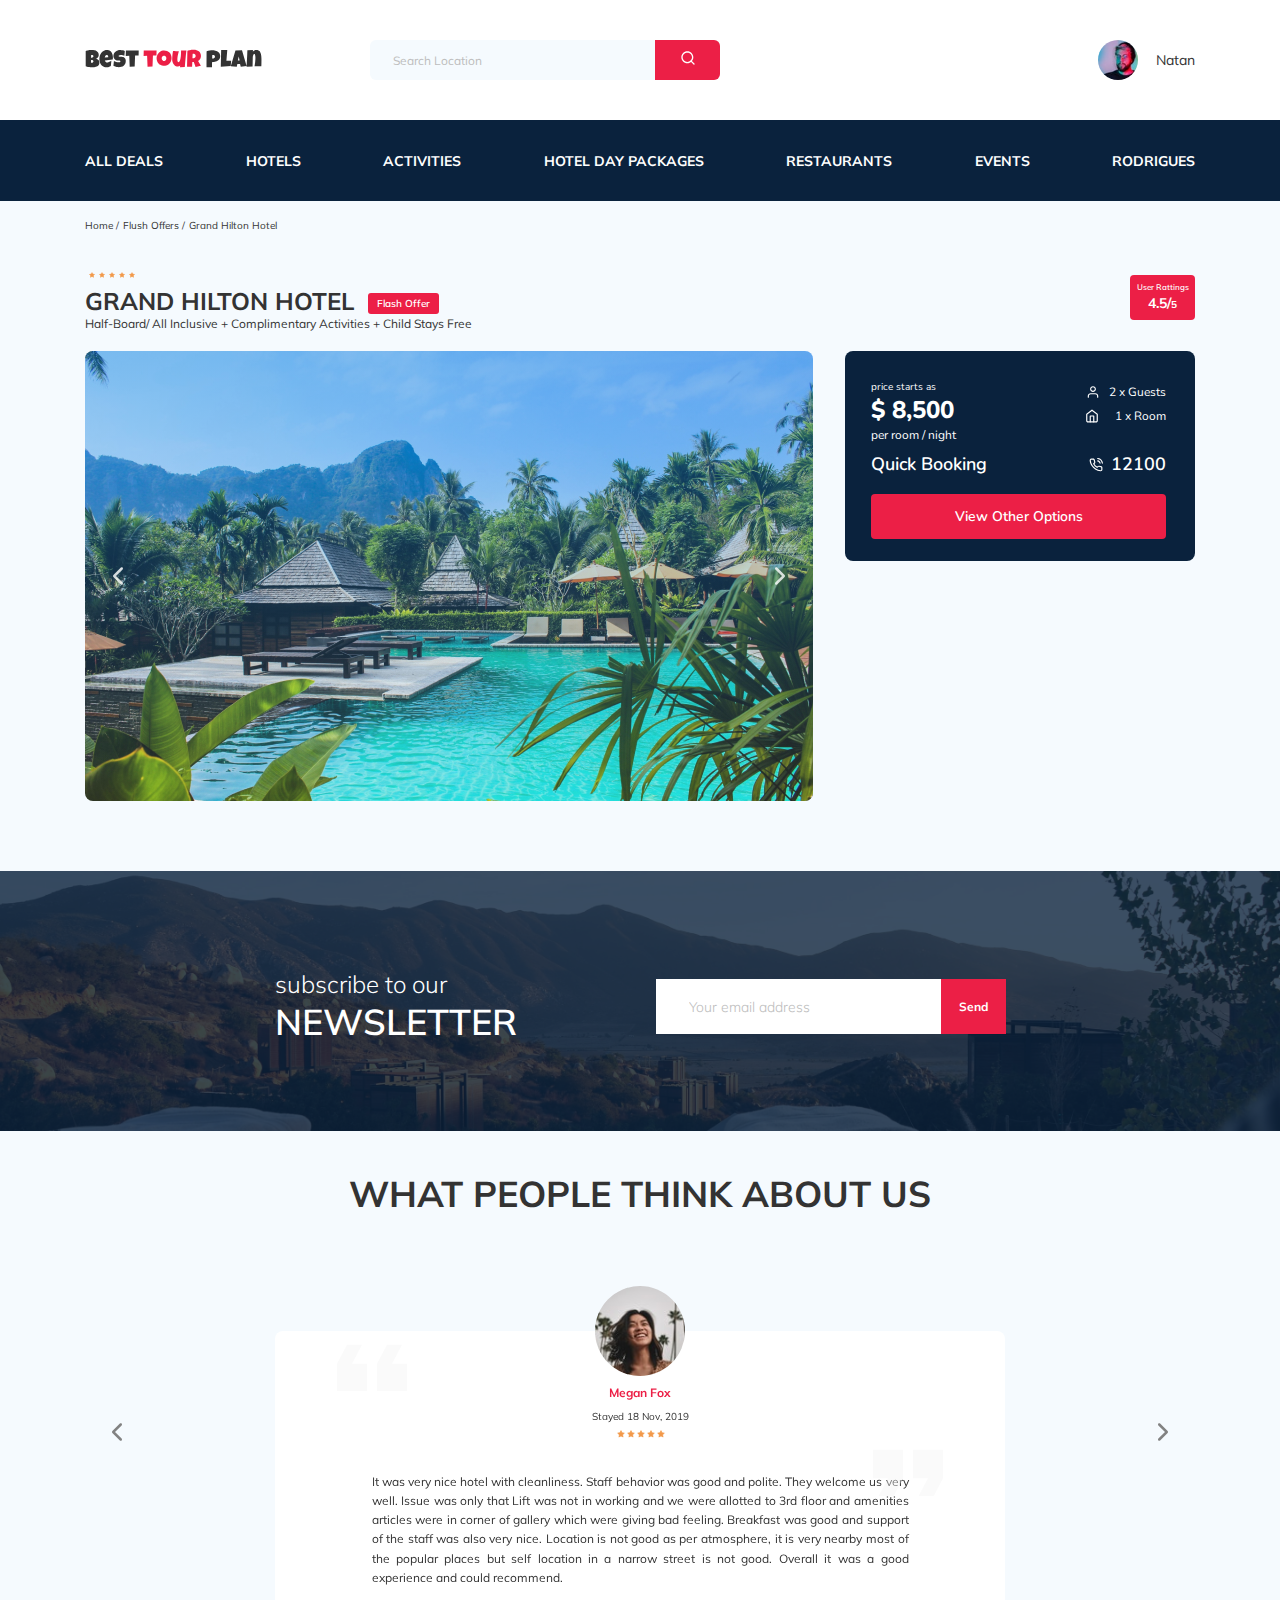
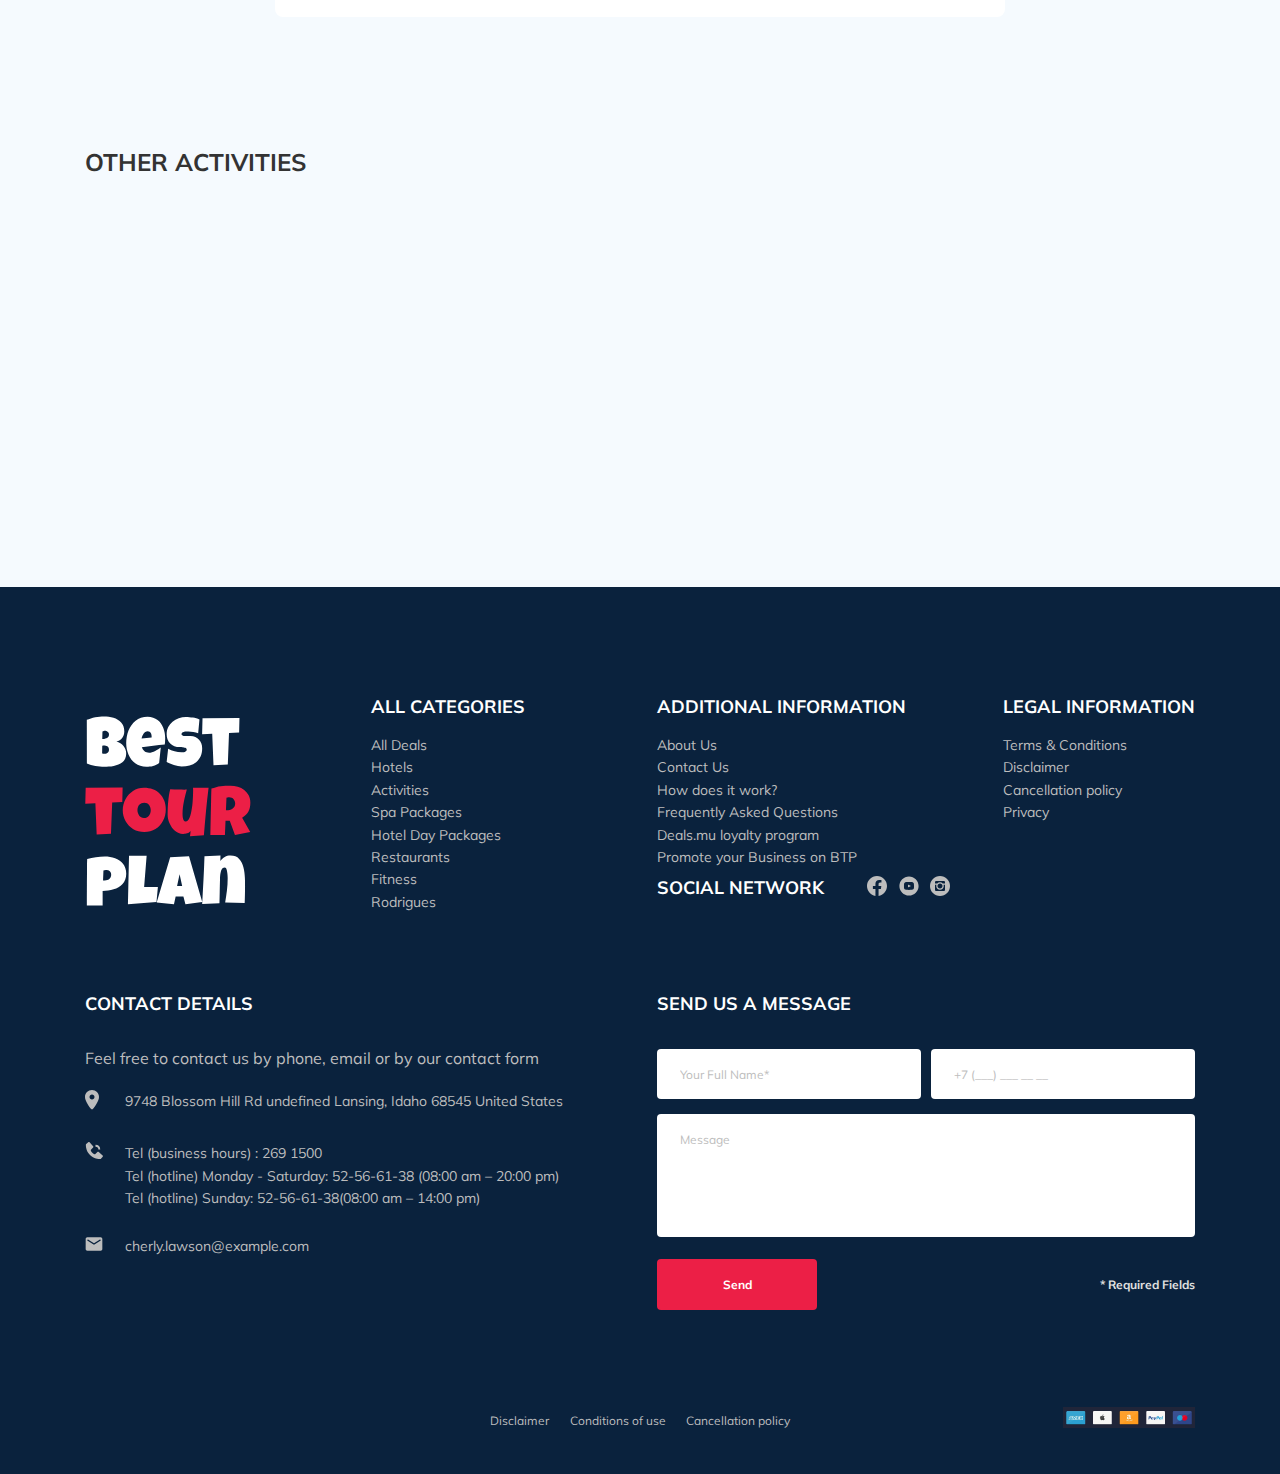
==== index.html @ 512ccf94 "update: add animation" ====
<!DOCTYPE html>
<html lang="en">

<head>
    <meta charset="UTF-8">
    <meta name="viewport" content="width=device-width, initial-scale=1.0">
    <title>Best Tour Plan - Hotel Booking</title>
    <link rel="preconnect" href="https://fonts.gstatic.com">
    <link rel="preconnect" href="https://fonts.gstatic.com">
    <link href="https://fonts.googleapis.com/css2?family=Mulish:wght@400;700&family=Nunito:wght@400;600;700;800&display=swap" rel="stylesheet">
    <link rel="stylesheet" href="css/style.css">
    <link rel="stylesheet" href="css/swiper-bundle.min.css">
    <link rel="stylesheet" href="css/aos.css">
    <link rel="shortcut icon" href="img/favicon.ico" type="image/x-icon">
    <link rel="icon" href="img/favicon.ico" type="image/x-icon">
</head>

<body>
    <header class="navbar navbar--mobile--fixed">
        <div class="container">
            <div class="navbar-top">
                <a href="#" class="logo" data-aos="zoom-in-right">
                    <img src="img/horizontal-logo.svg" alt="Logo: Best Tour Plan" class="logo__image">
                </a>
                <form action="#" class="search navbar__search navbar__search--mobile--hiden">
                    <input type="text" class="search__input" placeholder="Search Location">
                    <button class="search__button">
                      <img src="img/search.svg" alt="Icon: search">
                    </button>
                </form>
                <a href="#" class="user navbar__user navbar__user--mobile--hiden">
                    <img src="img/user-avatar.jpg" alt="Avatar: Natan" class="user__avatar">
                    <span class="user__name">Natan</span>
                </a>
                <!-- /.user -->
                <button class="menu-button navbar-top__menu-button">
                  <span class="menu-button__line"></span>
                  <span class="menu-button__line"></span>
                  <span class="menu-button__line"></span>
                </button>
            </div>
            <!-- /.navbar-top -->
        </div>
        <!-- container -->
        <nav class="navbar-bottom">
            <div class="container">
                <ul class="navbar-menu">
                    <li class="navbar-menu__item navbar-menu__item--mobile--visible">
                        <a href="#" class="user navbar__user navbar__user--mobile--visible">
                            <img src="img/user-avatar.jpg" alt="Avatar: Natan" class="user__avatar">
                            <span class="user__name user__name--light">Natan</span>
                        </a>
                    </li>
                    <li class="navbar-menu__item navbar-menu__item--mobile--visible">
                        <form action="#" class="search navbar__search navbar__search--mobile--visible">
                            <input type="text" class="search__input" placeholder="Search Location">
                            <button class="search__button">
                            <img src="img/search.svg" alt="Icon: search">
                            </button>
                        </form>
                    </li>
                    <li class="navbar-menu__item">
                        <a href="#" class="navbar-menu__link">All Deals</a>
                    </li>
                    <li class="navbar-menu__item">
                        <a href="#" class="navbar-menu__link">Hotels</a>
                    </li>
                    <li class="navbar-menu__item">
                        <a href="#" class="navbar-menu__link">Activities</a>
                    </li>
                    <li class="navbar-menu__item">
                        <a href="#" class="navbar-menu__link">Hotel Day Packages</a>
                    </li>
                    <li class="navbar-menu__item">
                        <a href="#" class="navbar-menu__link">Restaurants</a>
                    </li>
                    <li class="navbar-menu__item">
                        <a href="#" class="navbar-menu__link">Events</a>
                    </li>
                    <li class="navbar-menu__item">
                        <a href="#" class="navbar-menu__link">Rodrigues</a>
                    </li>
                </ul>
                <!-- /.navbar-menu -->
            </div>
            <!-- /.container -->
        </nav>
        <!-- /.navbar-bottom -->
    </header>
    <nav class="breadcrumb">
        <div class="container">
            <ul class="breadcrumb-list">
                <li class="breadcrumb-list__item">
                    <a href="#" class="breadcrumb-list__link">Home</a>
                </li>
                <li class="breadcrumb-list__item">
                    <a href="#" class="breadcrumb-list__link">Flush Offers</a>
                </li>
                <li class="breadcrumb-list__item">
                    Grand Hilton Hotel
                </li>
            </ul>
        </div>
    </nav>
    <!-- breadcrumbs -->
    <section class="hotel">
        <div class="container">
            <div class="hotel-info">
                <div class="hotel-info__text">
                    <div class="hotel-wrapper">
                        <div class="stars">
                            <div class="stars-img"><img src="img/Star.svg" alt=""></div>
                            <div class="stars-img"><img src="img/Star.svg" alt=""></div>
                            <div class="stars-img"><img src="img/Star.svg" alt=""></div>
                            <div class="stars-img"><img src="img/Star.svg" alt=""></div>
                            <div class="stars-img"><img src="img/Star.svg" alt=""></div>

                        </div>
                        <h1 class="hotel-name hotel-info__name">GRAND HILTON HOTEL</h1>
                        <span class="offer hotel-info__offer">Flash Offer</span>
                    </div>
                    <p class="hotel-description hotel-info__description">Half-Board/ All Inclusive + Complimentary Activities + Child Stays Free</p>
                </div>
                <!-- /.hotel-info__text -->
                <div class="rating hotel-info__rating">
                    <span class="rating__text">User Rattings</span>
                    <span class="rating__counter">4.5/<span class="rating__maxcounter">5</span></span>
                </div>
                <!-- /.hotel-info__right -->
            </div>
            <!-- /.hotel-info -->
            <div class="hotel-greed">
                <!-- Slider main container -->
                <div class="swiper-container hotel-slider hotel__slider">
                    <!-- Additional required wrapper -->
                    <div class="swiper-wrapper">
                        <!-- Slides -->
                        <div class="swiper-slide hotel-slider__item">
                            <img class="hotel-slider__image" src="img/slide1.jpg" alt="Slide">
                        </div>
                        <div class="swiper-slide hotel-slider__item">
                            <img class="hotel-slider__image" src="img/slide2.jpg" alt="Slide">
                        </div>
                        <div class="swiper-slide hotel-slider__item">
                            <img class="hotel-slider__image" src="img/slide3.jpg" alt="Slide">
                        </div>
                        <div class="swiper-slide hotel-slider__item">
                            <img class="hotel-slider__image" src="img/slide4.jpg" alt="Slide">
                        </div>
                        <div class="swiper-slide hotel-slider__item">
                            <img class="hotel-slider__image" src="img/slide5.jpg" alt="Slide">
                        </div>
                    </div>
                    <button class="hotel-slider__button hotel-slider__button--prev"></button>
                    <button class="hotel-slider__button hotel-slider__button--next"></button>
                </div>
                <!-- swiper-container -->
                <div class="hotel-right">
                    <div class="booking">
                        <div class="booking__info">
                            <div class="booking__price">
                                <span class="booking__start">price starts as</span>
                                <strong class="booking__pricetag">$ 8,500</strong>
                                <span class="booking__per-room">per room / night</span>
                            </div>
                            <!-- /.booking__price -->
                            <div class="booking__room">
                                <div class="booking__text">
                                    <img src="img/user.svg" alt="user icon" class="booking__icon">
                                    <span class="booking__description">2 x Guests</span>
                                </div>
                                <!-- /.booking__text -->
                                <div class="booking__text">
                                    <img src="img/home.svg" alt="room icon" class="booking__icon">
                                    <span class="booking__description">1 x Room</span>
                                </div>
                                <!-- /.booking__text -->
                            </div>
                            <!-- /.booking__room -->
                        </div>
                        <!-- /.booking__info -->
                        <div class="booking__call-center">
                            <span class="booking__heading">Quick Booking</span>
                            <a href="tel:" class="booking__number">
                                <img src="img/phone.svg" alt="phone icon" class="booking__icon">
                                <span class="booking__num">12100</span>
                            </a>
                        </div>
                        <!-- /.booking__call-center -->
                        <button data-toggle="modal" class="button booking-button">View Other Options</button>
                        <!-- button booking-button -->
                    </div>
                    <!-- /.booking -->
                    <div class="map">
                        <iframe src="https://www.google.com/maps/embed?pb=!1m18!1m12!1m3!1d3952.5414446132622!2d98.29703101525264!3d7.838257708655827!2m3!1f0!2f0!3f0!3m2!1i1024!2i768!4f13.1!3m3!1m2!1s0x305025650c33dbab%3A0xa67a542329d011e1!2z0J_RhdGD0LrQtdGCLCDQmtCw0YDQvtC9LCDQntGC0LXQu9GMINCl0LjQu9GC0L7QvQ!5e0!3m2!1sru!2sru!4v1606223797855!5m2!1sru!2sru"
                            style="border-radius:10px; border: 0; width:100%; height:213px" allowfullscreen="" aria-hidden="false" tabindex="0"></iframe>
                    </div>
                    <!-- /.map -->
                </div>
                <!-- /.hotel-right -->
            </div>
            <!-- hotel-greed -->

        </div>
        <!-- /.container -->
    </section>
    <!-- /section.hotel -->
    <section class="newsletter">
        <div class="newsletter-wrapper">
            <h2 class="newsletter-title newsletter__title">
                subscribe to our
                <span class="newsletter-title__strong">Newsletter</span>
            </h2>
            <form action="send.php" method="POST" class="subscribe newsletter__subscribe">

                <div class="subscribe__input-wrapper">
                    <input name="subscribe" type="text" class="subscribe__input" placeholder="Your email address" required>
                </div>
                <button class="subscribe__button" type="submit">
                      Send
                    </button>


            </form>
        </div>
        <!-- newsletter-wrapper -->
    </section>
    <!-- section.newsletter -->
    <section class="reviews">
        <div class="container">
            <h2 class="reviews__title">What people think about us</h2>
            <div class="swiper-container reviews-slider">
                <div class="swiper-wrapper">
                    <div class="swiper-slide">
                        <div class="reviews-slider__item">
                            <div class="reviews-slider__profile">
                                <img src="img/review-slider-avatar.jpg" alt="photo: Megan Fox" class="reviews-slider__avatar">
                                <h3 class="reviews-slider__username">Megan Fox</h3>
                                <span class="reviews-slider__date">Stayed 18 Nov, 2019</span>
                                <div class="reviews-slider__rating">
                                    <div class="reviews-slider__star"><img src="img/Star.svg" alt=""></div>
                                    <div class="reviews-slider__star"><img src="img/Star.svg" alt=""></div>
                                    <div class="reviews-slider__star"><img src="img/Star.svg" alt=""></div>
                                    <div class="reviews-slider__star"><img src="img/Star.svg" alt=""></div>
                                    <div class="reviews-slider__star"><img src="img/Star.svg" alt=""></div>
                                </div>
                            </div>
                            <!-- /.review-slider__profile -->
                            <p class="reviews-slider__text">
                                It was very nice hotel with cleanliness. Staff behavior was good and polite. They welcome us very well. Issue was only that Lift was not in working and we were allotted to 3rd floor and amenities articles were in corner of gallery which were giving bad
                                feeling. Breakfast was good and support of the staff was also very nice. Location is not good as per atmosphere, it is very nearby most of the popular places but self location in a narrow street is not good. Overall it
                                was a good experience and could recommend.
                            </p>
                        </div>
                        <!-- reviews-slider__item -->
                    </div>
                    <!-- swiper-slide -->
                    <div class="swiper-slide">
                        <div class="reviews-slider__item">
                            <div class="reviews-slider__profile">
                                <img src="img/review-slider-2.jpg" alt="photo: Rob Roy" class="reviews-slider__avatar">
                                <h3 class="reviews-slider__username">Rob Roy</h3>
                                <span class="reviews-slider__date">Stayed 11 Oct, 2001</span>
                                <div class="reviews-slider__rating">
                                    <div class="reviews-slider__star"><img src="img/Star.svg" alt=""></div>
                                    <div class="reviews-slider__star"><img src="img/Star.svg" alt=""></div>
                                    <div class="reviews-slider__star"><img src="img/Star.svg" alt=""></div>
                                    <div class="reviews-slider__star"><img src="img/Star.svg" alt=""></div>
                                    <div class="reviews-slider__star"><img src="img/Star.svg" alt=""></div>
                                </div>
                            </div>
                            <!-- /.review-slider__profile -->
                            <p class="reviews-slider__text">
                                It was very nice hotel with cleanliness. Staff behavior was good and polite. They welcome us very well. Issue was only that Lift was not in working and we were allotted to 3rd floor and amenities articles were in corner of gallery which were giving bad
                                feeling. Breakfast was good and support of the staff was also very nice. Location is not good as per atmosphere, it is very nearby most of the popular places but self location in a narrow street is not good. Overall it
                                was a good experience and could recommend.
                            </p>
                        </div>
                        <!-- reviews-slider__item -->
                    </div>
                    <!-- swiper-slide -->
                    <div class="swiper-slide">
                        <div class="reviews-slider__item">
                            <div class="reviews-slider__profile">
                                <img src="img/review-slider-3.jpg" alt="photo: Choy Lee" class="reviews-slider__avatar">
                                <h3 class="reviews-slider__username">Choy Lee</h3>
                                <span class="reviews-slider__date">Stayed 9 Oct, 2010</span>
                                <div class="reviews-slider__rating">
                                    <div class="reviews-slider__star"><img src="img/Star.svg" alt=""></div>
                                    <div class="reviews-slider__star"><img src="img/Star.svg" alt=""></div>
                                    <div class="reviews-slider__star"><img src="img/Star.svg" alt=""></div>
                                    <div class="reviews-slider__star"><img src="img/Star.svg" alt=""></div>
                                    <div class="reviews-slider__star"><img src="img/Star.svg" alt=""></div>
                                </div>
                            </div>
                            <!-- /.review-slider__profile -->
                            <p class="reviews-slider__text">
                                It was very nice hotel with cleanliness. Staff behavior was good and polite. They welcome us very well. Issue was only that Lift was not in working and we were allotted to 3rd floor and amenities articles were in corner of gallery which were giving bad
                                feeling. Breakfast was good and support of the staff was also very nice. Location is not good as per atmosphere, it is very nearby most of the popular places but self location in a narrow street is not good. Overall it
                                was a good experience and could recommend.
                            </p>
                        </div>
                        <!-- reviews-slider__item -->
                    </div>
                    <!-- swiper-slide -->
                </div>
                <!-- swiper-wrapper -->
                <button class="reviews-slider__button reviews-slider__button--prev"></button>
                <button class="reviews-slider__button reviews-slider__button--next"></button>
            </div>
            <!-- review-slider -->
        </div>
        <!-- /.container -->
    </section>
    <!-- /section.reviews -->
    <section class="activities">
        <div class="container">
            <h2 class="activities__title">Other Activities</h2>
            <div class="activities-wrapper">
                <div class="card activities__card" data-aos="flip-left"
     data-aos-easing="ease-out-cubic"
     data-aos-duration="2000">
                    <img src="img/activities-1.jpg" alt="The curious corner of chamarel" class="card__image">
                    <h3 class="card__title">The curious corner<br> of chamarel</h3>
                    <button data-toggle="modal" class="card__button">Book Now</button>
                </div>
                <!-- card -->
                <div class="card activities__card" data-aos="flip-left"
     data-aos-easing="ease-out-cubic"
     data-aos-duration="2000">
                    <img src="img/activities-2.jpg" alt="Gymkhana club golf course" class="card__image">
                    <h3 class="card__title">Gymkhana club golf<br> course</h3>
                    <button data-toggle="modal" class="card__button">Book Now</button>
                </div>
                <!-- card -->
                <div class="card activities__card" data-aos="flip-left"
     data-aos-easing="ease-out-cubic"
     data-aos-duration="2000">
                    <img src="img/activities-3.jpg" alt="Tamarind falls hiking trip - full day" class="card__image">
                    <h3 class="card__title">Tamarind falls hiking<br> trip - full day</h3>
                    <button data-toggle="modal" class="card__button">Book Now</button>
                </div>
                <!-- card -->
                <div class="card activities__card" data-aos="flip-left"
     data-aos-easing="ease-out-cubic"
     data-aos-duration="2000">
                    <img src="img/activities-4.jpg" alt="The blue marine discovery quest" class="card__image">
                    <h3 class="card__title">The blue marine discovery quest</h3>
                    <button data-toggle="modal" class="card__button">Book Now</button>
                </div>
                <!-- card -->
            </div>
            <!-- activities-wrapper -->

        </div>
    </section>
    <!-- /.activities -->
    <footer class="footer">
        <div class="container">
            <div class="footer-wrapper">
                <img src="img/vertical-logo.svg" alt="logo" class="logo footer__logo">
                <div class="footer__list footer__categories">
                    <h3 class="footer__title">ALL CATEGORIES</h3>
                    <ul class="footer__ul">
                        <li class="footer__item">
                            <a href="#" class="footer__link">All Deals</a>
                        </li>
                        <li class="footer__item">
                            <a href="#" class="footer__link">Hotels</a>
                        </li>
                        <li class="footer__item">
                            <a href="#" class="footer__link">Activities</a>
                        </li>
                        <li class="footer__item">
                            <a href="#" class="footer__link">Spa Packages</a>
                        </li>
                        <li class="footer__item">
                            <a href="#" class="footer__link">Hotel Day Packages</a>
                        </li>
                        <li class="footer__item">
                            <a href="#" class="footer__link">Restaurants</a>
                        </li>
                        <li class="footer__item">
                            <a href="#" class="footer__link">Fitness</a>
                        </li>
                        <li class="footer__item">
                            <a href="#" class="footer__link">Rodrigues</a>
                        </li>
                    </ul>
                </div>
                <!-- footer__list -->
                <div class="footer__list footer__information">
                    <h3 class="footer__title">ADDITIONAL INFORMATION</h3>
                    <ul class="footer__ul">
                        <li class="footer__item">
                            <a href="#" class="footer__link">About Us</a>
                        </li>
                        <li class="footer__item">
                            <a href="#" class="footer__link">Contact Us</a>
                        </li>
                        <li class="footer__item">
                            <a href="#" class="footer__link">How does it work?</a>
                        </li>
                        <li class="footer__item">
                            <a href="#" class="footer__link">Frequently Asked Questions</a>
                        </li>
                        <li class="footer__item">
                            <a href="#" class="footer__link">Deals.mu loyalty program</a>
                        </li>
                        <li class="footer__item">
                            <a href="#" class="footer__link">Promote your Business on BTP</a>
                        </li>
                    </ul>
                </div>
                <!-- footer__list -->
                <div class="footer__social-network">
                    <h3 class="footer__title footer__title--inline">Social Network</h3>
                    <div class="footer__social-links">
                        <a target="_blank" href="https://ru-ru.facebook.com/" class="footer__link">
                            <svg class="icon">
                              <use xlink:href="img/sprite.svg#fb"></use>
                            </svg>
                        </a>
                        <a target="_blank" href="https://www.youtube.com/" class="footer__link">
                            <svg class="icon">
                              <use xlink:href="img/sprite.svg#yt"></use>
                          </svg>
                        </a>
                        <a target="_blank" href="https://www.instagram.com/" class="footer__link">
                            <svg class="icon">
                              <svg class="icon">
                              <use xlink:href="img/sprite.svg#inst"></use>
                          </svg>
                            </svg>
                        </a>
                    </div>
                </div>
                <!-- footer__social-network -->
                <div class="footer__list footer__legal">
                    <h3 class="footer__title">LEGAL INFORMATION</h3>
                    <ul class="footer__ul">
                        <li class="footer__item">
                            <a href="#" class="footer__link">Terms & Conditions</a>
                        </li>
                        <li class="footer__item">
                            <a href="#" class="footer__link">Disclaimer</a>
                        </li>
                        <li class="footer__item">
                            <a href="#" class="footer__link">Cancellation policy</a>
                        </li>
                        <li class="footer__item">
                            <a href="#" class="footer__link">Privacy</a>
                        </li>
                    </ul>
                </div>
                <!-- footer__list -->
                <div class="footer__contacts-details">
                    <h3 class="footer__title footer__title--mb-3">Contact Details</h3>
                    <p class="footer__text">
                        Feel free to contact us by phone, email or by our contact form
                    </p>
                    <ul class="footer__ul">
                        <li class="footer__item footer__item--mb-4">
                            <div class="footer__icon-wrapper">
                                <img src="img/map-ico.svg" alt="icon:map" class="footer_icon">
                            </div>
                            9748 Blossom Hill Rd undefined Lansing, Idaho 68545 United States
                        </li>
                        <li class="footer__item footer__item--mb-4">
                            <div class="footer__icon-wrapper">
                                <img src="img/phone-ico.svg" alt="icon: phone" class="footer_icon">
                            </div>
                            <p class="footer__ul-text">Tel (business hours) : <a class="footer__link" href="tel:269 1500">269 1500 </a> <br> Tel (hotline) Monday - Saturday: <a class="footer__link" href="tel:269 1500">52-56-61-38</a> (08:00 am – 20:00 pm)<br> Tel (hotline) Sunday:
                                <a class="footer__link" href="tel:269 1500">52-56-61-38</a>(08:00 am – 14:00 pm)</p>
                        </li>
                        <li class="footer__item footer__item--mb-4">
                            <div class="footer__icon-wrapper">
                                <img src="img/email-ico.svg" alt="icon: email" class="footer__ico">
                            </div>
                            <a class="footer__link" href="mailto:cherly.lawson@example.com">cherly.lawson@example.com</a>
                        </li>
                    </ul>
                </div>
                <!-- footer__contact-details -->
                <div class="footer__contacts-form">
                    <h3 class="footer__title footer__title--mb-3">Send us a message</h3>
                    <form action="send.php" method="POST" class="footer__contacts__form form">
                        <div class="footer__input-wrapper">
                            <input name="name" type="text" class="input footer__input" placeholder="Your Full Name*">
                        </div>
                        <div class="footer__input-wrapper">
                            <input name="phone" type="text" class="input footer__input phone" placeholder="Phone Number*">
                        </div>
                        <textarea name="message" type="text" class="footer__message" placeholder="Message"></textarea>
                        <div class="footer__contacts-wrapper">
                            <button class="button footer__button" type="submit">Send</button>
                            <span class="footer__info">* Required Fields</span>
                        </div>
                    </form>
                </div>
                <!-- footer__contacts-form -->
                <div class="footer__disclaimer">
                    <ul class="footer__ul footer__ul--inline">
                        <li class="footer__item footer__item--font">
                            <a href="#" class="footer__link">Disclaimer</a>
                        </li>
                        <li class="footer__item footer__item--font">
                            <a href="#" class="footer__link">Conditions of use</a>
                        </li>
                        <li class="footer__item footer__item--font">
                            <a href="#" class="footer__link">Cancellation policy</a>
                        </li>
                    </ul>
                </div>
                <img src="img/pay-image.png" alt="pay-pal" class="footer__pay">
            </div>
            <!-- /.footer-wrapper -->
        </div>
        <!-- /.container -->
    </footer>
    <!-- /.footer -->
    <div class="modal">
        <div class="modal__overlay"></div>
        <!-- /.modal__overlay -->
        <div class="modal__dialog">
            <a data-toggle="close" href="#" class="modal__close">
                <img src="img/close-button.svg" alt="Modal Button">
            </a>
            <h3 class="modal__title">Send us a message</h3>
            <form action="send.php" method="POST" class="modal__contacts__form form">
                <input name="name" type="text" class="input modal__input" placeholder="Your Full Name*">
                <input name="phone" type="text" class="input modal__input phone" placeholder="Phone Number*">
                <input name="email" type="text" class="input modal__input" placeholder="Email*">
                <textarea name="message" type="text" class="modal__message" placeholder="Message"></textarea>
                <div class="modal__contacts-wrapper">
                    <button class="button modal__button" type="submit">Send</button>
                    <span class="modal__info">* Required Fields</span>
                </div>
            </form>
        </div>
    </div>
    <!-- /.modal -->
    <script src="js/jquery-3.5.1.min.js"></script>
    <script src="js/swiper-bundle.min.js"></script>
    <script src="js/jquery.validate.min.js"></script>
    <script src="js/jquery.mask.min.js"></script>
    <script src="js/aos.js"></script>
    <script src="js/main.js"></script>
</body>

</html>
---- css/style.css ----
* {
  -webkit-box-sizing: border-box;
          box-sizing: border-box;
  outline: none;
}

body {
  font-family: 'Mulish', sans-serif;
  color: #333333;
  background-color: #F5FAFE;
}

input::-webkit-input-placeholder,
textarea::-webkit-input-placeholder {
  color: #BDBDBD;
}

input:-ms-input-placeholder,
textarea:-ms-input-placeholder {
  color: #BDBDBD;
}

input::-ms-input-placeholder,
textarea::-ms-input-placeholder {
  color: #BDBDBD;
}

input::placeholder,
textarea::placeholder {
  color: #BDBDBD;
}

input::-webkit-input-placeholder,
textarea::-webkit-input-placeholder {
  color: #BDBDBD;
}

input:-ms-input-placeholder,
textarea:-ms-input-placeholder {
  color: #BDBDBD;
}

input::-ms-input-placeholder,
textarea::-ms-input-placeholder {
  color: #BDBDBD;
}

input::placeholder,
textarea::placeholder {
  color: #BDBDBD;
}

input:-placeholder,
textarea:-placeholder {
  color: #BDBDBD;
}

input:input-placeholder,
textarea:input-placeholder {
  color: #BDBDBD;
}

.container {
  max-width: 1110px;
  margin: auto;
}

img {
  max-width: 100%;
}

.icon {
  width: 20px;
  height: 20px;
  fill: #BDBDBD;
}

.icon:hover {
  fill: #EC1F46;
}

.invalid {
  color: #EC1F46;
  font-size: 12px;
  margin-top: 5px;
}

.invalid-subscribe {
  color: #EC1F46;
  font-size: 12px;
  position: absolute;
  z-index: 4;
  bottom: -30px;
  left: 30%;
  -webkit-transform: translateX(-30%);
          transform: translateX(-30%);
}

/*! normalize.css v8.0.1 | MIT License | github.com/necolas/normalize.css */
/* Document
   ========================================================================== */
/**
 * 1. Correct the line height in all browsers.
 * 2. Prevent adjustments of font size after orientation changes in iOS.
 */
html {
  line-height: 1.15;
  /* 1 */
  -webkit-text-size-adjust: 100%;
  /* 2 */
}

/* Sections
   ========================================================================== */
/**
 * Remove the margin in all browsers.
 */
body {
  margin: 0;
}

/**
 * Render the `main` element consistently in IE.
 */
main {
  display: block;
}

/**
 * Correct the font size and margin on `h1` elements within `section` and
 * `article` contexts in Chrome, Firefox, and Safari.
 */
h1 {
  font-size: 2em;
  margin: 0.67em 0;
}

/* Grouping content
   ========================================================================== */
/**
 * 1. Add the correct box sizing in Firefox.
 * 2. Show the overflow in Edge and IE.
 */
hr {
  -webkit-box-sizing: content-box;
          box-sizing: content-box;
  /* 1 */
  height: 0;
  /* 1 */
  overflow: visible;
  /* 2 */
}

/**
 * 1. Correct the inheritance and scaling of font size in all browsers.
 * 2. Correct the odd `em` font sizing in all browsers.
 */
pre {
  font-family: monospace, monospace;
  /* 1 */
  font-size: 1em;
  /* 2 */
}

/* Text-level semantics
   ========================================================================== */
/**
 * Remove the gray background on active links in IE 10.
 */
a {
  background-color: transparent;
}

/**
 * 1. Remove the bottom border in Chrome 57-
 * 2. Add the correct text decoration in Chrome, Edge, IE, Opera, and Safari.
 */
abbr[title] {
  border-bottom: none;
  /* 1 */
  text-decoration: underline;
  /* 2 */
  -webkit-text-decoration: underline dotted;
          text-decoration: underline dotted;
  /* 2 */
}

/**
 * Add the correct font weight in Chrome, Edge, and Safari.
 */
b,
strong {
  font-weight: bolder;
}

/**
 * 1. Correct the inheritance and scaling of font size in all browsers.
 * 2. Correct the odd `em` font sizing in all browsers.
 */
code,
kbd,
samp {
  font-family: monospace, monospace;
  /* 1 */
  font-size: 1em;
  /* 2 */
}

/**
 * Add the correct font size in all browsers.
 */
small {
  font-size: 80%;
}

/**
 * Prevent `sub` and `sup` elements from affecting the line height in
 * all browsers.
 */
sub,
sup {
  font-size: 75%;
  line-height: 0;
  position: relative;
  vertical-align: baseline;
}

sub {
  bottom: -0.25em;
}

sup {
  top: -0.5em;
}

/* Embedded content
   ========================================================================== */
/**
 * Remove the border on images inside links in IE 10.
 */
img {
  border-style: none;
}

/* Forms
   ========================================================================== */
/**
 * 1. Change the font styles in all browsers.
 * 2. Remove the margin in Firefox and Safari.
 */
button,
input,
optgroup,
select,
textarea {
  font-family: inherit;
  /* 1 */
  font-size: 100%;
  /* 1 */
  line-height: 1.15;
  /* 1 */
  margin: 0;
  /* 2 */
}

/**
 * Show the overflow in IE.
 * 1. Show the overflow in Edge.
 */
button,
input {
  /* 1 */
  overflow: visible;
}

/**
 * Remove the inheritance of text transform in Edge, Firefox, and IE.
 * 1. Remove the inheritance of text transform in Firefox.
 */
button,
select {
  /* 1 */
  text-transform: none;
}

/**
 * Correct the inability to style clickable types in iOS and Safari.
 */
button,
[type="button"],
[type="reset"],
[type="submit"] {
  -webkit-appearance: button;
}

/**
 * Remove the inner border and padding in Firefox.
 */
button::-moz-focus-inner,
[type="button"]::-moz-focus-inner,
[type="reset"]::-moz-focus-inner,
[type="submit"]::-moz-focus-inner {
  border-style: none;
  padding: 0;
}

/**
 * Restore the focus styles unset by the previous rule.
 */
button:-moz-focusring,
[type="button"]:-moz-focusring,
[type="reset"]:-moz-focusring,
[type="submit"]:-moz-focusring {
  outline: 1px dotted ButtonText;
}

/**
 * Correct the padding in Firefox.
 */
fieldset {
  padding: 0.35em 0.75em 0.625em;
}

/**
 * 1. Correct the text wrapping in Edge and IE.
 * 2. Correct the color inheritance from `fieldset` elements in IE.
 * 3. Remove the padding so developers are not caught out when they zero out
 *    `fieldset` elements in all browsers.
 */
legend {
  -webkit-box-sizing: border-box;
          box-sizing: border-box;
  /* 1 */
  color: inherit;
  /* 2 */
  display: table;
  /* 1 */
  max-width: 100%;
  /* 1 */
  padding: 0;
  /* 3 */
  white-space: normal;
  /* 1 */
}

/**
 * Add the correct vertical alignment in Chrome, Firefox, and Opera.
 */
progress {
  vertical-align: baseline;
}

/**
 * Remove the default vertical scrollbar in IE 10+.
 */
textarea {
  overflow: auto;
}

/**
 * 1. Add the correct box sizing in IE 10.
 * 2. Remove the padding in IE 10.
 */
[type="checkbox"],
[type="radio"] {
  -webkit-box-sizing: border-box;
          box-sizing: border-box;
  /* 1 */
  padding: 0;
  /* 2 */
}

/**
 * Correct the cursor style of increment and decrement buttons in Chrome.
 */
[type="number"]::-webkit-inner-spin-button,
[type="number"]::-webkit-outer-spin-button {
  height: auto;
}

/**
 * 1. Correct the odd appearance in Chrome and Safari.
 * 2. Correct the outline style in Safari.
 */
[type="search"] {
  -webkit-appearance: textfield;
  /* 1 */
  outline-offset: -2px;
  /* 2 */
}

/**
 * Remove the inner padding in Chrome and Safari on macOS.
 */
[type="search"]::-webkit-search-decoration {
  -webkit-appearance: none;
}

/**
 * 1. Correct the inability to style clickable types in iOS and Safari.
 * 2. Change font properties to `inherit` in Safari.
 */
::-webkit-file-upload-button {
  -webkit-appearance: button;
  /* 1 */
  font: inherit;
  /* 2 */
}

/* Interactive
   ========================================================================== */
/*
 * Add the correct display in Edge, IE 10+, and Firefox.
 */
details {
  display: block;
}

/*
 * Add the correct display in all browsers.
 */
summary {
  display: list-item;
}

/* Misc
   ========================================================================== */
/**
 * Add the correct display in IE 10+.
 */
template {
  display: none;
}

/**
 * Add the correct display in IE 10.
 */
[hidden] {
  display: none;
}

.navbar {
  background: #FFFFFF;
}

.navbar-top {
  display: -webkit-box;
  display: -ms-flexbox;
  display: flex;
  -webkit-box-align: center;
      -ms-flex-align: center;
          align-items: center;
  -webkit-box-pack: justify;
      -ms-flex-pack: justify;
          justify-content: space-between;
  padding-top: 40px;
  padding-bottom: 40px;
}

.navbar-top__menu-button {
  display: none;
}

.navbar__search {
  margin-right: auto;
  margin-left: 108px;
}

.navbar-bottom {
  background-color: #0A223D;
}

.navbar-menu {
  display: -webkit-box;
  display: -ms-flexbox;
  display: flex;
  -webkit-box-pack: justify;
      -ms-flex-pack: justify;
          justify-content: space-between;
  -webkit-box-align: center;
      -ms-flex-align: center;
          align-items: center;
  margin: 0;
  padding: 31px 0;
  list-style-type: none;
  color: #FFFFFF;
}

.navbar-menu__link {
  color: inherit;
  text-transform: uppercase;
  text-decoration: none;
  font-size: 14px;
  line-height: 18px;
  font-weight: bold;
}

.navbar-menu__item--mobile--visible {
  display: none;
}

.logo__image {
  width: 177px;
}

.search {
  display: -webkit-box;
  display: -ms-flexbox;
  display: flex;
  position: relative;
  overflow: hidden;
  border-radius: 6px;
  height: 40px;
}

.search__input {
  width: 350px;
  height: 100%;
  padding-left: 23px;
  padding-right: 75px;
  background: #F5FAFE;
  border: none;
  font-size: 12px;
  line-height: 15px;
}

.search__button {
  position: absolute;
  top: 0;
  right: 0;
  width: 65px;
  height: 100%;
  background-color: #EC1F46;
  border: none;
  cursor: pointer;
}

.user {
  display: -webkit-box;
  display: -ms-flexbox;
  display: flex;
  -webkit-box-align: center;
      -ms-flex-align: center;
          align-items: center;
  text-decoration: none;
}

.user__avatar {
  width: 40px;
  height: 40px;
  border-radius: 50%;
  -o-object-fit: cover;
     object-fit: cover;
}

.user__name {
  font-size: 14px;
  line-height: 18px;
  color: #333333;
  margin-left: 18px;
}

.breadcrumb-list {
  padding: 18px 0;
  margin: 0;
  display: -webkit-box;
  display: -ms-flexbox;
  display: flex;
  -webkit-box-align: center;
      -ms-flex-align: center;
          align-items: center;
  list-style-type: none;
}

.breadcrumb-list__item {
  font-size: 10px;
  line-height: 13px;
}

.breadcrumb-list__item:not(:last-child)::after {
  content: '/';
  margin-right: 4px;
}

.breadcrumb-list__link {
  text-decoration: none;
  color: inherit;
}

.hotel {
  padding-top: 13px;
  padding-bottom: 70px;
}

.hotel-info {
  display: -webkit-box;
  display: -ms-flexbox;
  display: flex;
  -webkit-box-align: center;
      -ms-flex-align: center;
          align-items: center;
  -webkit-box-pack: justify;
      -ms-flex-pack: justify;
          justify-content: space-between;
  margin-bottom: 20px;
}

.hotel-info__offer {
  margin-left: 14px;
  margin-top: 4px;
}

.hotel-info__name {
  margin-top: 0px;
  margin-bottom: 0px;
}

.hotel-info__description {
  margin: 0;
}

.hotel-name {
  font-weight: bold;
  font-size: 24px;
  line-height: 30px;
}

.hotel-wrapper {
  display: -webkit-box;
  display: -ms-flexbox;
  display: flex;
  -ms-flex-wrap: wrap;
      flex-wrap: wrap;
  -webkit-box-align: center;
      -ms-flex-align: center;
          align-items: center;
}

.hotel-description {
  font-size: 12px;
  line-height: 15px;
}

.hotel-greed {
  display: -webkit-box;
  display: -ms-flexbox;
  display: flex;
  -webkit-box-pack: justify;
      -ms-flex-pack: justify;
          justify-content: space-between;
}

.hotel-slider {
  width: 728px;
  height: 450px;
}

.hotel-slider__item {
  position: relative;
  width: 100%;
  height: 100%;
  border-radius: 8px;
  overflow: hidden;
}

.hotel-slider__item::after {
  content: '';
  position: absolute;
  width: 100%;
  height: 100%;
  bottom: 0;
  left: 0;
  right: 0;
  z-index: 10;
  background: -webkit-gradient(linear, left top, left bottom, from(rgba(0, 122, 223, 0.48)), to(rgba(255, 255, 255, 0.128)));
  background: linear-gradient(180deg, rgba(0, 122, 223, 0.48) 0%, rgba(255, 255, 255, 0.128) 100%);
}

.hotel-slider__button {
  position: absolute;
  z-index: 55;
  top: 50%;
  -webkit-transform: translateY(-50%);
          transform: translateY(-50%);
  width: 30px;
  height: 30px;
  border: none;
  cursor: pointer;
  background-repeat: no-repeat;
  background-position: center;
  background-size: 10px;
  background-color: transparent;
}

.hotel-slider__button--prev {
  left: 18px;
  background-image: url(../img/arrow-prev.svg);
}

.hotel-slider__button--next {
  right: 18px;
  background-image: url(../img/arrow-next.svg);
}

.hotel-right {
  display: -webkit-box;
  display: -ms-flexbox;
  display: flex;
  -webkit-box-orient: vertical;
  -webkit-box-direction: normal;
      -ms-flex-direction: column;
          flex-direction: column;
  -webkit-box-pack: justify;
      -ms-flex-pack: justify;
          justify-content: space-between;
}

.stars {
  display: -webkit-box;
  display: -ms-flexbox;
  display: flex;
  -ms-flex-preferred-size: 100%;
      flex-basis: 100%;
  margin-bottom: 5px;
}

.stars-img {
  margin-left: 4px;
  width: 6px;
}

.offer {
  font-weight: 600;
  font-size: 10px;
  line-height: 13px;
  background-color: #EC1F46;
  color: #FFFFFF;
  padding: 4px 9px;
  border-radius: 3px;
}

.rating {
  max-width: 65px;
  min-height: 45px;
  text-align: center;
  background-color: #EC1F46;
  border-radius: 4px;
  color: #FFFFFF;
}

.rating__text {
  font-weight: 600;
  font-size: 8px;
  line-height: 10px;
}

.rating__counter {
  font-weight: bold;
  font-size: 14px;
  line-height: 18px;
}

.rating__maxcounter {
  font-weight: bold;
  font-size: 10px;
  line-height: 18px;
}

.hotel-slide__image {
  -o-object-fit: cover;
     object-fit: cover;
}

.booking {
  font-family: 'Nunito', sans-serif;
  border-radius: 8px;
  width: 350px;
  max-height: 210px;
  padding: 29px 29px 26px 26px;
  background-color: #0A223D;
  color: #FFFFFF;
}

.booking__info {
  display: -webkit-box;
  display: -ms-flexbox;
  display: flex;
  -webkit-box-pack: justify;
      -ms-flex-pack: justify;
          justify-content: space-between;
  margin-bottom: 9px;
}

.booking__price {
  display: -webkit-box;
  display: -ms-flexbox;
  display: flex;
  -webkit-box-orient: vertical;
  -webkit-box-direction: normal;
      -ms-flex-direction: column;
          flex-direction: column;
}

.booking__start {
  font-weight: normal;
  font-size: 10px;
  line-height: 14px;
}

.booking__pricetag {
  font-weight: 800;
  font-size: 24px;
  line-height: 33px;
}

.booking__per-room {
  font-weight: normal;
  font-size: 12px;
  line-height: 16px;
}

.booking__room {
  padding-top: 4px;
}

.booking__text {
  display: -webkit-box;
  display: -ms-flexbox;
  display: flex;
  -webkit-box-pack: justify;
      -ms-flex-pack: justify;
          justify-content: space-between;
  -webkit-box-align: center;
      -ms-flex-align: center;
          align-items: center;
  margin-bottom: 8px;
  font-weight: normal;
  font-size: 12px;
  line-height: 16px;
}

.booking__description {
  margin-left: 9px;
}

.booking__call-center {
  display: -webkit-box;
  display: -ms-flexbox;
  display: flex;
  -webkit-box-align: center;
      -ms-flex-align: center;
          align-items: center;
  -webkit-box-pack: justify;
      -ms-flex-pack: justify;
          justify-content: space-between;
  font-style: normal;
  font-weight: 600;
  font-size: 18px;
  line-height: 25px;
  margin-bottom: 17px;
}

.booking__number {
  display: -webkit-box;
  display: -ms-flexbox;
  display: flex;
  -webkit-box-align: center;
      -ms-flex-align: center;
          align-items: center;
  -webkit-box-pack: justify;
      -ms-flex-pack: justify;
          justify-content: space-between;
  text-decoration: none;
  color: inherit;
}

.booking__num {
  margin-left: 8px;
}

.booking-button {
  width: 100%;
  min-height: 45px;
  border-radius: 4px;
  border: none;
  font-weight: 600;
  font-size: 14px;
  line-height: 19px;
  background-color: #EC1F46;
  color: #FFFFFF;
  cursor: pointer;
}

.map {
  width: 347px;
  height: 213px;
  border-radius: 10px;
  overflow: hidden;
}

.newsletter {
  position: relative;
  padding: 98px 0 87px 0;
  background-image: url(../img/newsletter.jpg);
  background-repeat: no-repeat;
  background-size: cover;
  background-position: center;
}

.newsletter::before {
  content: '';
  position: absolute;
  top: 0;
  bottom: 0;
  left: 0;
  right: 0;
  width: 100%;
  height: 100%;
  background-color: rgba(10, 34, 61, 0.8);
}

.newsletter-wrapper {
  position: relative;
  display: -webkit-box;
  display: -ms-flexbox;
  display: flex;
  -webkit-box-align: center;
      -ms-flex-align: center;
          align-items: center;
  -webkit-box-pack: justify;
      -ms-flex-pack: justify;
          justify-content: space-between;
  max-width: 731px;
  margin: auto;
}

.newsletter-title {
  margin: 0;
  color: #FFFFFF;
  font-style: normal;
  font-weight: 300;
  font-size: 24px;
  line-height: 30px;
}

.newsletter-title__strong {
  display: block;
  font-weight: 600;
  font-size: 36px;
  line-height: 45px;
  text-transform: uppercase;
}

.subscribe {
  position: relative;
  display: -webkit-box;
  display: -ms-flexbox;
  display: flex;
  width: 350px;
  min-height: 55px;
  border-radius: 4px;
  left: 0;
}

.subscribe__input {
  position: absolute;
  bottom: 0;
  width: 100%;
  height: 100%;
  border: none;
  padding-left: 33px;
  padding-right: 75px;
  font-style: normal;
  font-weight: 300;
  font-size: 14px;
  line-height: 18px;
  color: #BDBDBD;
  z-index: 3;
}

.subscribe__button {
  position: absolute;
  z-index: 5;
  right: 0;
  height: 100%;
  color: #FFFFFF;
  background-color: #EC1F46;
  border: none;
  min-width: 65px;
  font-style: normal;
  font-weight: bold;
  font-size: 12px;
  line-height: 15px;
  cursor: pointer;
}

.reviews {
  padding-top: 40px;
  padding-bottom: 70px;
}

.reviews__title {
  margin-top: 0;
  margin-bottom: 70px;
  font-style: normal;
  font-weight: bold;
  font-size: 36px;
  line-height: 45px;
  text-align: center;
  text-transform: uppercase;
}

.reviews-slider__item {
  position: relative;
  display: -webkit-box;
  display: -ms-flexbox;
  display: flex;
  -webkit-box-orient: vertical;
  -webkit-box-direction: normal;
      -ms-flex-direction: column;
          flex-direction: column;
  -webkit-box-align: center;
      -ms-flex-align: center;
          align-items: center;
  max-width: 730px;
  background-color: #ffffff;
  border-radius: 8px;
  margin: 45px auto 0;
  padding: 0 62px 30px;
}

.reviews-slider__item::before {
  content: '';
  position: absolute;
  background-image: url(../img/quote-left.svg);
  top: 13px;
  left: 62px;
  width: 70px;
  height: 47px;
  background-repeat: no-repeat;
}

.reviews-slider__item::after {
  content: '';
  position: absolute;
  background-image: url(../img/quote-right.svg);
  top: 118px;
  right: 62px;
  width: 70px;
  height: 47px;
  background-repeat: no-repeat;
}

.reviews-slider__rating {
  display: -webkit-box;
  display: -ms-flexbox;
  display: flex;
  -webkit-box-align: start;
      -ms-flex-align: start;
          align-items: flex-start;
}

.reviews-slider__star {
  margin-left: 2px;
}

.reviews-slider__button {
  content: '';
  position: absolute;
  z-index: 55;
  top: 44%;
  -webkit-transform: translateY(-50%);
          transform: translateY(-50%);
  width: 30px;
  height: 30px;
  border: none;
  cursor: pointer;
  background-repeat: no-repeat;
  background-position: center;
  background-size: 10px;
  background-color: transparent;
}

.reviews-slider__button--prev {
  left: 17px;
  background-image: url(../img/arrow-left.svg);
}

.reviews-slider__button--next {
  right: 17px;
  background-image: url(../img/arrow-right.svg);
}

.reviews-slider__profile {
  display: -webkit-box;
  display: -ms-flexbox;
  display: flex;
  -webkit-box-orient: vertical;
  -webkit-box-direction: normal;
      -ms-flex-direction: column;
          flex-direction: column;
  -webkit-box-align: center;
      -ms-flex-align: center;
          align-items: center;
  margin: -45px 0 30px;
}

.reviews-slider__avatar {
  width: 90px;
  height: 90px;
  border-radius: 50%;
  -o-object-fit: cover;
     object-fit: cover;
  margin-bottom: 9px;
}

.reviews-slider__username {
  margin: 0 0 10px;
  font-style: normal;
  font-weight: bold;
  font-size: 12px;
  line-height: 15px;
  color: #EC1F46;
}

.reviews-slider__date {
  font-style: normal;
  font-weight: normal;
  font-size: 10px;
  line-height: 13px;
}

.reviews-slider__text {
  max-width: 537px;
  margin: auto;
  font-style: normal;
  font-weight: normal;
  font-size: 12px;
  line-height: 160%;
  text-align: justify;
}

.activities {
  padding-top: 60px;
  padding-bottom: 98px;
}

.activities__title {
  margin: 0;
  margin-bottom: 57px;
  font-style: normal;
  font-weight: bold;
  font-size: 24px;
  line-height: 30px;
  text-transform: uppercase;
}

.activities-wrapper {
  display: -webkit-box;
  display: -ms-flexbox;
  display: flex;
  -webkit-box-pack: justify;
      -ms-flex-pack: justify;
          justify-content: space-between;
}

.card {
  position: relative;
  display: -webkit-box;
  display: -ms-flexbox;
  display: flex;
  -webkit-box-orient: vertical;
  -webkit-box-direction: normal;
      -ms-flex-direction: column;
          flex-direction: column;
  -webkit-box-align: start;
      -ms-flex-align: start;
          align-items: flex-start;
  padding: 24px 26px;
  width: 255px;
  height: 255px;
  border-radius: 6px;
  overflow: hidden;
}

.card::after {
  content: '';
  position: absolute;
  left: 0;
  right: 0;
  top: 0;
  bottom: 0;
  background: linear-gradient(179.83deg, rgba(196, 196, 196, 0) 35.34%, #0A223D 99.85%);
  z-index: -1;
}

.card__image {
  position: absolute;
  height: 100%;
  width: 100%;
  left: 0;
  right: 0;
  top: 0;
  bottom: 0;
  -o-object-fit: cover;
     object-fit: cover;
  z-index: -2;
}

.card__title {
  margin-top: auto;
  color: #FFFFFF;
  margin-bottom: 18px;
  font-style: normal;
  font-weight: bold;
  font-size: 16px;
  line-height: 20px;
  width: 225px;
}

.card__button {
  padding: 7px 22px;
  font-style: normal;
  font-weight: 600;
  font-size: 12px;
  line-height: 16px;
  color: #FFFFFF;
  background-color: #EC1F46;
  border: none;
  border-radius: 4px;
  cursor: pointer;
}

.footer {
  background: #0A223D;
  color: #FFFFFF;
  padding: 108px 0 46px 0;
}

.footer-wrapper {
  display: -ms-grid;
  display: grid;
  -ms-grid-columns: (minmax(min-content, 1fr))[4];
      grid-template-columns: repeat(4, minmax(-webkit-min-content, 1fr));
      grid-template-columns: repeat(4, minmax(min-content, 1fr));
  grid-column-gap: 34px;
  grid-row-gap: 8px;
  grid-auto-rows: minmax(50px, -webkit-min-content);
  grid-auto-rows: minmax(50px, min-content);
  -webkit-box-align: start;
      -ms-flex-align: start;
          align-items: start;
}

.footer__logo {
  -ms-grid-row: 1;
  -ms-grid-row-span: 2;
  grid-row: 1 / 3;
  width: 166px;
  -ms-flex-item-align: center;
      -ms-grid-row-align: center;
      align-self: center;
}

.footer__categories {
  -ms-grid-row: 1;
  -ms-grid-row-span: 3;
  grid-row: 1 / 4;
}

.footer__social-network {
  display: -webkit-box;
  display: -ms-flexbox;
  display: flex;
  -ms-grid-row: 2;
  -ms-grid-row-span: 2;
  grid-row: 2 / 4;
  -ms-grid-column: 3;
  -ms-grid-column-span: 2;
  grid-column: 3 / 5;
}

.footer__social-links {
  display: -webkit-box;
  display: -ms-flexbox;
  display: flex;
  -webkit-box-pack: justify;
      -ms-flex-pack: justify;
          justify-content: space-between;
  min-width: 83px;
}

.footer__legal {
  -ms-grid-column-align: end;
      justify-self: end;
}

.footer__contacts-wrapper {
  display: -webkit-box;
  display: -ms-flexbox;
  display: flex;
  -webkit-box-pack: justify;
      -ms-flex-pack: justify;
          justify-content: space-between;
  -ms-flex-preferred-size: 100%;
      flex-basis: 100%;
  -webkit-box-align: center;
      -ms-flex-align: center;
          align-items: center;
}

.footer__contacts-form {
  grid-column: span 2;
}

.footer__contacts-details {
  grid-column: span 2;
}

.footer__contacts__form {
  display: -webkit-box;
  display: -ms-flexbox;
  display: flex;
  -webkit-box-pack: justify;
      -ms-flex-pack: justify;
          justify-content: space-between;
  -webkit-box-align: center;
      -ms-flex-align: center;
          align-items: center;
  -ms-flex-wrap: wrap;
      flex-wrap: wrap;
}

.footer__title {
  margin: 0 0 16px 0;
  font-style: normal;
  font-weight: bold;
  font-size: 18px;
  line-height: 23px;
  text-transform: uppercase;
}

.footer__title--inline {
  margin: 0 43px 0 0;
}

.footer__title--mb-3 {
  margin-bottom: 34px;
}

.footer__ul {
  padding: 0;
  list-style: none;
  color: #BDBDBD;
  margin: 0;
}

.footer__ul-text {
  margin: 0;
}

.footer__ul--inline {
  display: -webkit-inline-box;
  display: -ms-inline-flexbox;
  display: inline-flex;
  width: 300px;
  -webkit-box-pack: justify;
      -ms-flex-pack: justify;
          justify-content: space-between;
  margin-top: 95px;
  margin-bottom: 0;
}

.footer__item {
  display: -webkit-box;
  display: -ms-flexbox;
  display: flex;
  -webkit-box-align: start;
      -ms-flex-align: start;
          align-items: flex-start;
  font-style: normal;
  font-weight: normal;
  font-size: 14px;
  line-height: 160%;
}

.footer__item--mb-4 {
  margin-bottom: 26px;
}

.footer__item--font {
  font-style: normal;
  font-weight: normal;
  font-size: 12px;
  line-height: 15px;
}

.footer__icon-wrapper {
  min-width: 40px;
}

.footer__text {
  color: #BDBDBD;
  margin-bottom: 22px;
}

.footer__link {
  text-decoration: none;
  color: inherit;
}

.footer__input {
  width: 100%;
  border-radius: 4px;
  border: none;
  padding: 0 23px;
  height: 50px;
  background: #FFFFFF;
  font-weight: normal;
  font-size: 12px;
  line-height: 15px;
  color: #BDBDBD;
}

.footer__input-wrapper {
  -ms-flex-preferred-size: 49%;
      flex-basis: 49%;
  margin-bottom: 15px;
  -ms-flex-item-align: baseline;
      align-self: baseline;
}

.footer__message {
  -ms-flex-preferred-size: 100%;
      flex-basis: 100%;
  height: 123px;
  resize: none;
  background: #FFFFFF;
  border-radius: 4px;
  margin-bottom: 22px;
  padding: 18px 23px;
  border: none;
  font-weight: normal;
  font-size: 12px;
  line-height: 15px;
}

.footer__button {
  min-width: 160px;
  min-height: 50px;
  padding: 18px;
  font-style: normal;
  font-weight: bold;
  font-size: 12px;
  line-height: 15px;
  border: none;
  border-radius: 4px;
  background: #EC1F46;
  color: #FFFFFF;
  cursor: pointer;
}

.footer__info {
  font-style: normal;
  font-weight: bold;
  font-size: 12px;
  line-height: 15px;
  color: #E0E0E0;
}

.footer__disclaimer {
  -ms-grid-column: 2;
  -ms-grid-column-span: 2;
  grid-column: 2 / 4;
  display: -webkit-box;
  display: -ms-flexbox;
  display: flex;
  justify-self: center;
}

.footer__pay {
  width: 132px;
  -ms-flex-item-align: end;
      align-self: flex-end;
  justify-self: flex-end;
}

.modal__overlay {
  position: fixed;
  top: 0;
  left: 0;
  right: 0;
  bottom: 0;
  background-color: rgba(0, 143, 223, 0.39);
  z-index: 100;
  visibility: hidden;
  opacity: 0;
  -webkit-transition: opacity 0.5s;
  transition: opacity 0.5s;
}

.modal__dialog {
  position: fixed;
  top: 50%;
  left: 50%;
  -webkit-transform: translate(-50%, -50%);
          transform: translate(-50%, -50%);
  z-index: 101;
  width: 478px;
  height: auto;
  padding: 33px 88px;
  background-color: #0A223D;
  border-radius: 8px;
  color: #FFFFFF;
  visibility: hidden;
  opacity: 0;
  -webkit-transition: opacity 0.5s;
  transition: opacity 0.5s;
}

.modal--visible {
  visibility: visible;
  opacity: 1;
}

.modal__close {
  position: absolute;
  top: 18px;
  right: 17px;
  text-decoration: none;
  cursor: pointer;
}

.modal__contacts__form {
  display: -webkit-box;
  display: -ms-flexbox;
  display: flex;
  -webkit-box-orient: vertical;
  -webkit-box-direction: normal;
      -ms-flex-direction: column;
          flex-direction: column;
}

.modal__contacts-wrapper {
  display: -webkit-box;
  display: -ms-flexbox;
  display: flex;
  -webkit-box-pack: justify;
      -ms-flex-pack: justify;
          justify-content: space-between;
  -webkit-box-align: center;
      -ms-flex-align: center;
          align-items: center;
}

.modal__title {
  text-align: center;
  font-style: normal;
  font-weight: bold;
  font-size: 18px;
  line-height: 23px;
  text-transform: uppercase;
  margin-top: 0;
  margin-bottom: 15px;
}

.modal__input {
  border-radius: 4px;
  border: none;
  padding: 0 23px;
  min-width: 100%;
  height: 50px;
  margin-top: 15px;
  background: #FFFFFF;
  font-weight: normal;
  font-size: 12px;
  line-height: 15px;
  color: #BDBDBD;
}

.modal__message {
  min-width: 100%;
  height: 123px;
  resize: none;
  background: #FFFFFF;
  border-radius: 4px;
  margin-bottom: 22px;
  margin-top: 15px;
  padding: 18px 23px;
  border: none;
  font-weight: normal;
  font-size: 12px;
  line-height: 15px;
}

.modal__button {
  min-width: 160px;
  min-height: 50px;
  padding: 18px;
  font-style: normal;
  font-weight: bold;
  font-size: 12px;
  line-height: 15px;
  border: none;
  border-radius: 4px;
  background: #EC1F46;
  color: #FFFFFF;
  cursor: pointer;
}

.modal__info {
  font-style: normal;
  font-weight: bold;
  font-size: 12px;
  line-height: 15px;
  color: #E0E0E0;
}

@media (max-width: 1200px) {
  .container {
    max-width: 960px;
  }
  .hotel__slider {
    width: 590px;
  }
  .hotel-slider__image {
    height: 100%;
    width: 100%;
    -o-object-fit: cover;
       object-fit: cover;
  }
  .card {
    width: 230px;
    height: 230px;
  }
  .footer__input-wrapper {
    -ms-flex-preferred-size: 100%;
        flex-basis: 100%;
  }
}

@media (max-width: 992px) {
  .container,
  .newsletter-wrapper {
    max-width: 700px;
  }
  .logo {
    width: 132px;
  }
  .navbar-top {
    padding-top: 30px;
    padding-bottom: 30px;
  }
  .navbar__search {
    margin-left: auto;
  }
  .navbar-menu {
    padding-top: 22px;
    padding-bottom: 22px;
  }
  .navbar-menu__link {
    font-size: 12px;
    line-height: 15px;
  }
  .search__input {
    width: 340px;
  }
  .hotel {
    padding-bottom: 60px;
  }
  .hotel-greed {
    -webkit-box-orient: vertical;
    -webkit-box-direction: normal;
        -ms-flex-direction: column;
            flex-direction: column;
  }
  .hotel__slider {
    margin-bottom: 30px;
  }
  .hotel-right {
    -webkit-box-orient: horizontal;
    -webkit-box-direction: normal;
        -ms-flex-direction: row;
            flex-direction: row;
  }
  .hotel-slider {
    width: 100%;
  }
  .booking {
    width: 340px;
  }
  .map {
    width: 340px;
  }
  .reviews {
    padding-bottom: 55px;
  }
  .reviews-slider__button {
    top: 48%;
  }
  .reviews-slider__button--prev {
    left: 0;
  }
  .reviews-slider__button--next {
    right: 0;
  }
  .reviews-slider__item {
    max-width: 580px;
  }
  .reviews__title {
    font-size: 30px;
    line-height: 38px;
    margin-bottom: 50px;
  }
  .activities-wrapper {
    -ms-flex-wrap: wrap;
        flex-wrap: wrap;
  }
  .activities__card {
    margin-bottom: 20px;
  }
  .card {
    width: 340px;
    height: 255px;
  }
  .activities {
    padding-top: 60px;
    padding-bottom: 50px;
  }
  .footer {
    padding-top: 70px;
  }
  .footer-wrapper {
    -ms-grid-columns: (1fr)[7];
        grid-template-columns: repeat(7, 1fr);
    grid-row-gap: 40px;
    grid-column-gap: 5px;
  }
  .footer__logo {
    -ms-grid-row: 1;
    -ms-grid-row-span: 1;
    grid-row: 1 / 2;
    grid-column: span 2;
    width: 104px;
    height: 120px;
  }
  .footer__social-network {
    -ms-grid-row: 1;
    -ms-grid-row-span: 1;
    grid-row: 1 / 2;
    grid-column: span 4;
    -ms-flex-item-align: center;
        -ms-grid-row-align: center;
        align-self: center;
  }
  .footer__categories {
    -ms-grid-row: 2;
    -ms-grid-row-span: 1;
    grid-row: 2 / 3;
    grid-column: span 2;
  }
  .footer__information {
    grid-column: span 3;
  }
  .footer__legal {
    grid-column: span 2;
  }
  .footer__contacts-details {
    grid-row: span 3;
    grid-column: span 5;
  }
  .footer__contacts-form {
    grid-column: span 6;
    width: 90%;
  }
  .footer__input-wrapper {
    -ms-flex-preferred-size: 47%;
        flex-basis: 47%;
  }
  .footer__ul--inline {
    margin-top: 25px;
  }
  .footer__disclaimer {
    grid-column: span 3;
  }
  .footer__pay {
    grid-column: span 4;
    -ms-flex-item-align: center;
        -ms-grid-row-align: center;
        align-self: center;
    -ms-grid-column-align: end;
        justify-self: end;
  }
}

@media (max-width: 767px) {
  body {
    padding-top: 78px;
  }
  .container {
    max-width: 576px;
    width: 92%;
  }
  .navbar__search--mobile--hiden, .navbar__user--mobile--hiden {
    display: none;
  }
  .navbar__user {
    -webkit-box-orient: vertical;
    -webkit-box-direction: normal;
        -ms-flex-direction: column;
            flex-direction: column;
    -webkit-box-align: center;
        -ms-flex-align: center;
            align-items: center;
  }
  .navbar--mobile--fixed {
    position: fixed;
    top: 0;
    left: 0;
    right: 0;
    z-index: 99;
  }
  .navbar-bottom {
    display: none;
    position: fixed;
    left: 0;
    right: 0;
    bottom: 0;
    top: 78px;
  }
  .navbar-bottom--visible {
    display: block;
    overflow-y: scroll;
  }
  .navbar-menu {
    -webkit-box-orient: vertical;
    -webkit-box-direction: normal;
        -ms-flex-direction: column;
            flex-direction: column;
    padding: 31px 40px 0 40px;
    padding-bottom: 0;
    overflow-y: scroll;
  }
  .navbar-menu__item {
    padding-bottom: 17px;
  }
  .navbar-menu__item--mobile--visible {
    display: -webkit-box;
    display: -ms-flexbox;
    display: flex;
    padding-bottom: 0;
  }
  .navbar__search--mobile--visible {
    margin-bottom: 37px;
    max-width: 240px;
  }
  .user__name--light {
    color: #FFFFFF;
    margin-left: 0;
    margin-top: 10px;
    margin-bottom: 27px;
  }
  .menu-button {
    display: -webkit-box;
    display: -ms-flexbox;
    display: flex;
    width: 16px;
    height: 11px;
    padding: 0;
    -webkit-box-align: center;
        -ms-flex-align: center;
            align-items: center;
    -webkit-box-pack: justify;
        -ms-flex-pack: justify;
            justify-content: space-between;
    -webkit-box-orient: vertical;
    -webkit-box-direction: normal;
        -ms-flex-direction: column;
            flex-direction: column;
    background-color: #FFFFFF;
    border: none;
    cursor: pointer;
  }
  .menu-button__line {
    width: 16px;
    height: 1px;
    background-color: #333333;
  }
  .hotel {
    padding-top: 5px;
    padding-bottom: 40px;
  }
  .hotel-info__text {
    width: 100%;
  }
  .hotel-info__name {
    margin-top: 10px;
  }
  .hotel-info__rating {
    display: none;
  }
  .hotel-info__offer {
    -webkit-box-ordinal-group: 0;
        -ms-flex-order: -1;
            order: -1;
    margin-left: 0px;
  }
  .hotel-info__name {
    -ms-flex-preferred-size: 100%;
        flex-basis: 100%;
  }
  .hotel-info__description {
    max-width: 280px;
  }
  .hotel-wrapper {
    -webkit-box-pack: justify;
        -ms-flex-pack: justify;
            justify-content: space-between;
  }
  .stars {
    -ms-flex-preferred-size: 25%;
        flex-basis: 25%;
  }
  .hotel-slider {
    height: 350px;
  }
  .hotel-right {
    -webkit-box-orient: vertical;
    -webkit-box-direction: normal;
        -ms-flex-direction: column;
            flex-direction: column;
    min-height: 444px;
  }
  .booking {
    width: 100%;
  }
  .map {
    width: 100%;
  }
  .newsletter-wrapper {
    -webkit-box-orient: vertical;
    -webkit-box-direction: normal;
        -ms-flex-direction: column;
            flex-direction: column;
    -webkit-box-align: start;
        -ms-flex-align: start;
            align-items: start;
    max-width: 576px;
    width: 92%;
  }
  .newsletter-title {
    font-weight: 300;
    font-size: 24px;
    line-height: 30px;
  }
  .newsletter-title__strong {
    font-weight: 600;
    font-size: 30px;
    line-height: 38px;
  }
  .reviews {
    padding-bottom: 60px;
  }
  .reviews-slider__item {
    padding: 0 30px 30px;
  }
  .reviews-slider__item::before, .reviews-slider__item::after {
    display: none;
  }
  .reviews-slider__button {
    top: 32px;
  }
  .reviews-slider__button--prev {
    left: 50%;
    -webkit-transform: translate(-50%, 0);
            transform: translate(-50%, 0);
    margin-left: -65px;
  }
  .reviews-slider__button--next {
    right: 50%;
    -webkit-transform: translate(50%, 0);
            transform: translate(50%, 0);
    margin-right: -65px;
  }
  .reviews__title {
    width: 430px;
    margin-left: auto;
    margin-right: auto;
    font-size: 30px;
    line-height: 38px;
  }
  .activities {
    padding-top: 40px;
    padding-bottom: 50px;
  }
  .card {
    width: 48%;
    height: 255px;
  }
  .footer__categories {
    -ms-grid-column: 1;
    -ms-grid-column-span: 5;
    grid-column: 1 / 6;
  }
  .footer__information {
    -ms-grid-column: 1;
    -ms-grid-column-span: 5;
    grid-column: 1 / 6;
  }
  .footer__legal {
    -ms-grid-column: 1;
    -ms-grid-column-span: 5;
    grid-column: 1 / 6;
    -ms-grid-column-align: start;
        justify-self: start;
  }
  .footer__details {
    -ms-grid-column: 1;
    -ms-grid-column-span: 5;
    grid-column: 1 / 6;
    -ms-grid-row: 6;
    -ms-grid-row-span: 1;
    grid-row: 6 / 7;
  }
  .footer__input-wrapper {
    -ms-flex-preferred-size: 100%;
        flex-basis: 100%;
  }
  .footer__disclaimer {
    grid-column: span 4;
    justify-self: flex-start;
  }
  .footer__pay {
    grid-column: span 2;
  }
}

@media (max-width: 480px) {
  .navbar-top {
    height: 78px;
  }
  .logo {
    width: 99px;
  }
  .hotel {
    padding-bottom: 50px;
  }
  .hotel-info {
    margin-bottom: 38px;
  }
  .hotel__slider {
    margin-bottom: 20px;
  }
  .hotel-slider {
    height: 179px;
  }
  .hotel-right {
    min-height: auto;
  }
  .booking {
    padding: 20px;
    margin-bottom: 20px;
  }
  .map {
    height: 173px;
  }
  .subscribe {
    width: 100%;
  }
  .newsletter {
    padding: 76px 0 83px 0;
  }
  .newsletter__title {
    margin: 0;
    margin-bottom: 37px;
    font-size: 20px;
    line-height: 25px;
  }
  .reviews {
    padding-bottom: 50px;
  }
  .reviews__title {
    font-size: 18px;
    line-height: 23px;
    width: 245px;
    margin: 0 auto 40px;
  }
  .reviews-slider__text {
    max-width: 220px;
    text-align: left;
  }
  .reviews-slider__button {
    top: 30px;
  }
  .reviews-slider__button--prev {
    left: 41%;
  }
  .reviews-slider__button--next {
    right: 41%;
  }
  .activities {
    padding-top: 40px;
    padding-bottom: 40px;
  }
  .activities__title {
    font-size: 18px;
    line-height: 23px;
    margin-bottom: 36px;
  }
  .card {
    width: 100%;
  }
  .footer-wrapper {
    -ms-grid-columns: 1fr;
        grid-template-columns: 1fr;
    grid-row-gap: 30px;
  }
  .footer__logo {
    -ms-grid-column: 1;
    grid-column: 1;
    -ms-grid-row: 1;
    grid-row: 1;
  }
  .footer__social-network {
    display: -webkit-box;
    display: -ms-flexbox;
    display: flex;
    -ms-flex-wrap: wrap;
        flex-wrap: wrap;
    -ms-grid-column: 1;
    grid-column: 1;
    -ms-grid-row: 2;
    grid-row: 2;
  }
  .footer__title {
    margin-bottom: 15px;
  }
  .footer__title--inline {
    -ms-flex-preferred-size: 100%;
        flex-basis: 100%;
    margin-bottom: 24px;
  }
  .footer__categories {
    -ms-grid-column: 1;
    grid-column: 1;
    -ms-grid-row: 5;
    grid-row: 5;
    max-width: 250px;
  }
  .footer__information {
    -ms-grid-column: 1;
    grid-column: 1;
    -ms-grid-row: 4;
    grid-row: 4;
  }
  .footer__legal {
    -ms-grid-column: 1;
    grid-column: 1;
    -ms-grid-row: 3;
    grid-row: 3;
    -ms-grid-column-align: start;
        justify-self: start;
  }
  .footer__icon-wrapper {
    min-width: 30px;
  }
  .footer__contacts-wrapper {
    -ms-flex-wrap: wrap;
        flex-wrap: wrap;
  }
  .footer__contacts-details {
    -ms-grid-column: 1;
    grid-column: 1;
    -ms-grid-row: 6;
    grid-row: 6;
    padding-right: 20px;
    margin-top: 10px;
  }
  .footer__contacts-form {
    -ms-grid-column: 1;
    grid-column: 1;
    -ms-grid-row: 7;
    -ms-grid-row-span: 1;
    grid-row: 7 / 8;
    width: 100%;
  }
  .footer__disclaimer {
    -ms-grid-column: 1;
    grid-column: 1;
    -ms-grid-row: 8;
    grid-row: 8;
  }
  .footer__ul--inline {
    margin-top: 0px;
    margin-bottom: 10px;
  }
  .footer__pay {
    -ms-grid-column: 1;
    grid-column: 1;
    -ms-grid-row: 9;
    grid-row: 9;
    -ms-flex-item-align: auto;
        -ms-grid-row-align: auto;
        align-self: auto;
    -ms-grid-column-align: auto;
        justify-self: auto;
    margin-top: -55px;
  }
  .footer__info {
    -webkit-box-ordinal-group: 0;
        -ms-flex-order: -1;
            order: -1;
    -ms-flex-preferred-size: 100%;
        flex-basis: 100%;
    margin-bottom: 15px;
  }
  .modal__dialog {
    padding: 20px;
    width: 315px;
    min-height: 500px;
  }
  .modal__contacts-wrapper {
    -webkit-box-orient: vertical;
    -webkit-box-direction: normal;
        -ms-flex-direction: column;
            flex-direction: column;
    -webkit-box-align: start;
        -ms-flex-align: start;
            align-items: flex-start;
  }
  .modal__info {
    -webkit-box-ordinal-group: 0;
        -ms-flex-order: -1;
            order: -1;
    margin-bottom: 15px;
  }
}

@media (min-width: 568px) and (max-width: 736px) {
  .modal__dialog {
    width: 300px;
    min-height: 310px;
    height: 90%;
    padding: 10px 20px;
    overflow-y: scroll;
  }
  .modal__message {
    height: 70px;
    margin-top: 0;
    margin-bottom: 10px;
    padding: 15px;
  }
  .modal__input {
    min-height: 30px;
    margin: 0;
    margin-bottom: 10px;
  }
  .modal__title {
    margin-bottom: 10px;
    font-size: 16px;
  }
  .modal__close {
    width: 12px;
    top: 10px;
    right: 10px;
  }
  .modal__button {
    padding: 13px;
    width: 140px;
    height: 40px;
  }
}
/*# sourceMappingURL=style.css.map */
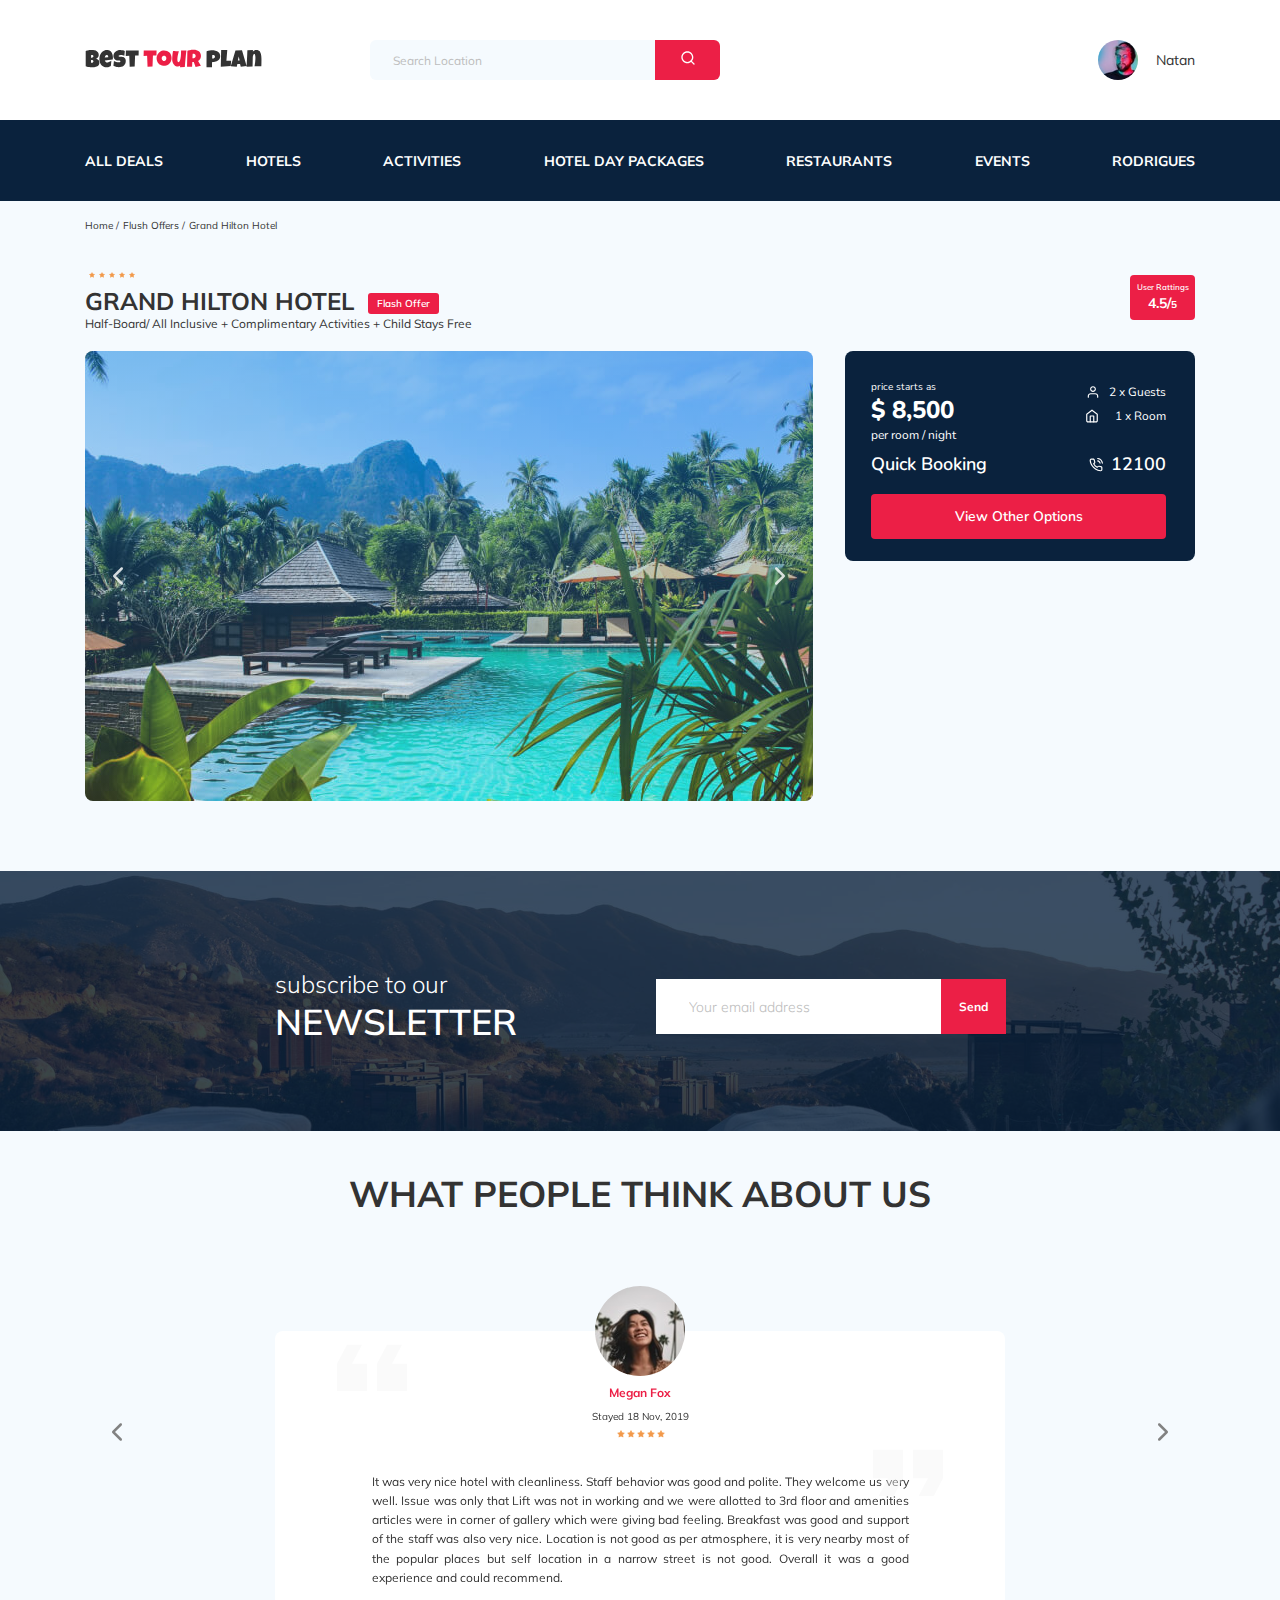
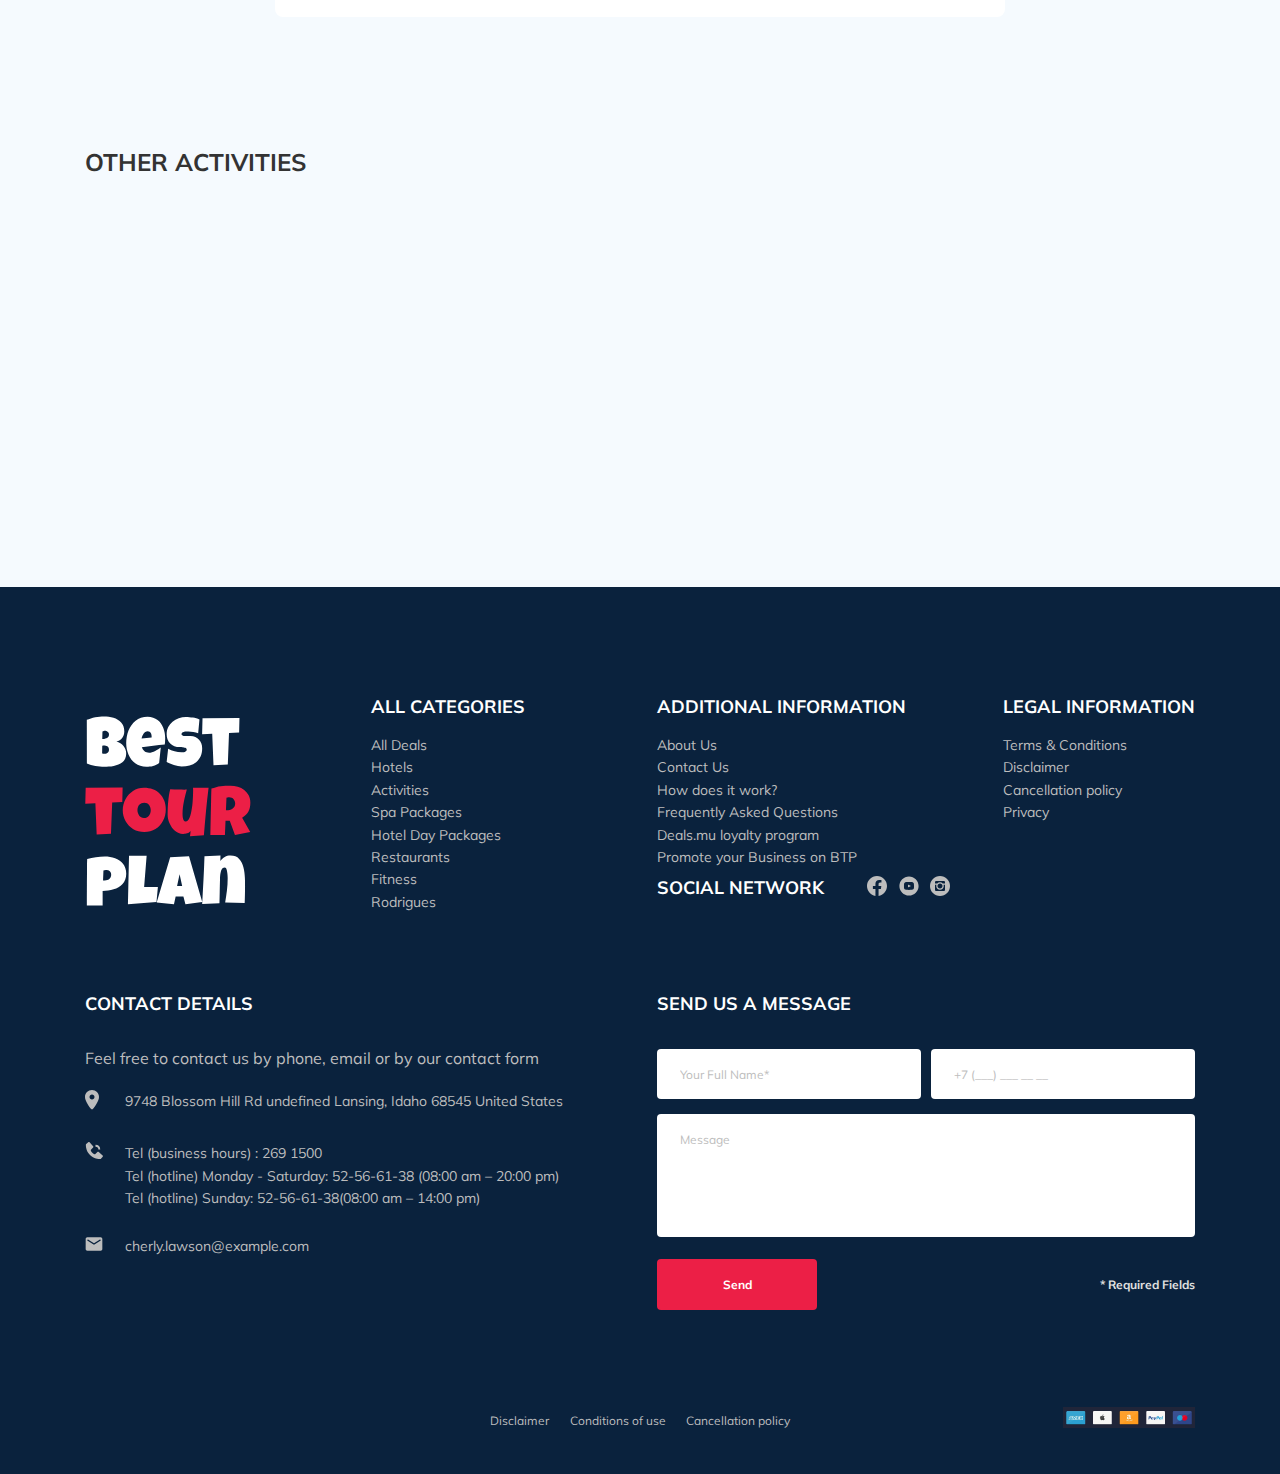
==== commit a50191a1: "update: optimized loading" ====
--- a/index.html
+++ b/index.html
@@ -317,33 +317,25 @@
         <div class="container">
             <h2 class="activities__title">Other Activities</h2>
             <div class="activities-wrapper">
-                <div class="card activities__card" data-aos="flip-left"
-     data-aos-easing="ease-out-cubic"
-     data-aos-duration="2000">
+                <div class="card activities__card" data-aos="flip-left" data-aos-easing="ease-out-cubic" data-aos-duration="2000">
                     <img src="img/activities-1.jpg" alt="The curious corner of chamarel" class="card__image">
                     <h3 class="card__title">The curious corner<br> of chamarel</h3>
                     <button data-toggle="modal" class="card__button">Book Now</button>
                 </div>
                 <!-- card -->
-                <div class="card activities__card" data-aos="flip-left"
-     data-aos-easing="ease-out-cubic"
-     data-aos-duration="2000">
+                <div class="card activities__card" data-aos="flip-left" data-aos-easing="ease-out-cubic" data-aos-duration="2000">
                     <img src="img/activities-2.jpg" alt="Gymkhana club golf course" class="card__image">
                     <h3 class="card__title">Gymkhana club golf<br> course</h3>
                     <button data-toggle="modal" class="card__button">Book Now</button>
                 </div>
                 <!-- card -->
-                <div class="card activities__card" data-aos="flip-left"
-     data-aos-easing="ease-out-cubic"
-     data-aos-duration="2000">
+                <div class="card activities__card" data-aos="flip-left" data-aos-easing="ease-out-cubic" data-aos-duration="2000">
                     <img src="img/activities-3.jpg" alt="Tamarind falls hiking trip - full day" class="card__image">
                     <h3 class="card__title">Tamarind falls hiking<br> trip - full day</h3>
                     <button data-toggle="modal" class="card__button">Book Now</button>
                 </div>
                 <!-- card -->
-                <div class="card activities__card" data-aos="flip-left"
-     data-aos-easing="ease-out-cubic"
-     data-aos-duration="2000">
+                <div class="card activities__card" data-aos="flip-left" data-aos-easing="ease-out-cubic" data-aos-duration="2000">
                     <img src="img/activities-4.jpg" alt="The blue marine discovery quest" class="card__image">
                     <h3 class="card__title">The blue marine discovery quest</h3>
                     <button data-toggle="modal" class="card__button">Book Now</button>
@@ -470,8 +462,8 @@
                             <div class="footer__icon-wrapper">
                                 <img src="img/phone-ico.svg" alt="icon: phone" class="footer_icon">
                             </div>
-                            <p class="footer__ul-text">Tel (business hours) : <a class="footer__link" href="tel:269 1500">269 1500 </a> <br> Tel (hotline) Monday - Saturday: <a class="footer__link" href="tel:269 1500">52-56-61-38</a> (08:00 am – 20:00 pm)<br> Tel (hotline) Sunday:
-                                <a class="footer__link" href="tel:269 1500">52-56-61-38</a>(08:00 am – 14:00 pm)</p>
+                            <p class="footer__ul-text">Tel (business hours) : <a class="footer__link" href="tel:2691500">269 1500 </a> <br> Tel (hotline) Monday - Saturday: <a class="footer__link" href="tel:2691500">52-56-61-38</a> (08:00 am – 20:00 pm)<br> Tel (hotline) Sunday:
+                                <a class="footer__link" href="tel:2691500">52-56-61-38</a>(08:00 am – 14:00 pm)</p>
                         </li>
                         <li class="footer__item footer__item--mb-4">
                             <div class="footer__icon-wrapper">
@@ -491,7 +483,7 @@
                         <div class="footer__input-wrapper">
                             <input name="phone" type="text" class="input footer__input phone" placeholder="Phone Number*">
                         </div>
-                        <textarea name="message" type="text" class="footer__message" placeholder="Message"></textarea>
+                        <textarea name="message" class="footer__message" placeholder="Message"></textarea>
                         <div class="footer__contacts-wrapper">
                             <button class="button footer__button" type="submit">Send</button>
                             <span class="footer__info">* Required Fields</span>
@@ -522,22 +514,25 @@
     <div class="modal">
         <div class="modal__overlay"></div>
         <!-- /.modal__overlay -->
-        <div class="modal__dialog">
-            <a data-toggle="close" href="#" class="modal__close">
-                <img src="img/close-button.svg" alt="Modal Button">
-            </a>
-            <h3 class="modal__title">Send us a message</h3>
-            <form action="send.php" method="POST" class="modal__contacts__form form">
-                <input name="name" type="text" class="input modal__input" placeholder="Your Full Name*">
-                <input name="phone" type="text" class="input modal__input phone" placeholder="Phone Number*">
-                <input name="email" type="text" class="input modal__input" placeholder="Email*">
-                <textarea name="message" type="text" class="modal__message" placeholder="Message"></textarea>
-                <div class="modal__contacts-wrapper">
-                    <button class="button modal__button" type="submit">Send</button>
-                    <span class="modal__info">* Required Fields</span>
-                </div>
-            </form>
-        </div>
+        <div class="modal__dialog-wrapper">
+            <div class="modal__dialog">
+                <a data-toggle="close" href="#" class="modal__close">
+                    <img src="img/close-button.svg" alt="Modal Button">
+                </a>
+                <h3 class="modal__title">Send us a message</h3>
+                <form action="send.php" method="POST" class="modal__contacts__form form">
+                    <input name="name" type="text" class="input modal__input" placeholder="Your Full Name*">
+                    <input name="phone" type="text" class="input modal__input phone" placeholder="Phone Number*">
+                    <input name="email" type="text" class="input modal__input" placeholder="Email*">
+                    <textarea name="message" class="modal__message" placeholder="Message"></textarea>
+                    <div class="modal__contacts-wrapper">
+                        <button class="button modal__button" type="submit">Send</button>
+                        <span class="modal__info">* Required Fields</span>
+                    </div>
+                </form>
+            </div>
+        </div>
+        <!-- /.modal__dialog-wrapper -->
     </div>
     <!-- /.modal -->
     <script src="js/jquery-3.5.1.min.js"></script>
--- a/css/style.css
+++ b/css/style.css
@@ -1500,6 +1500,20 @@
 }
 
 .modal__dialog {
+  position: relative;
+  width: 100%;
+  height: 100%;
+  padding: 33px 88px;
+  background-color: #0A223D;
+  border-radius: 8px;
+  color: #FFFFFF;
+  visibility: hidden;
+  opacity: 0;
+  -webkit-transition: opacity 0.5s;
+  transition: opacity 0.5s;
+}
+
+.modal__dialog-wrapper {
   position: fixed;
   top: 50%;
   left: 50%;
@@ -1508,14 +1522,7 @@
   z-index: 101;
   width: 478px;
   height: auto;
-  padding: 33px 88px;
-  background-color: #0A223D;
-  border-radius: 8px;
-  color: #FFFFFF;
   visibility: hidden;
-  opacity: 0;
-  -webkit-transition: opacity 0.5s;
-  transition: opacity 0.5s;
 }
 
 .modal--visible {
@@ -2217,7 +2224,10 @@
   .modal__dialog {
     padding: 20px;
     width: 315px;
-    min-height: 500px;
+  }
+  .modal__dialog-wrapper {
+    max-width: 320px;
+    width: auto;
   }
   .modal__contacts-wrapper {
     -webkit-box-orient: vertical;
@@ -2236,12 +2246,18 @@
   }
 }
 
-@media (min-width: 568px) and (max-width: 736px) {
+@media (min-width: 567px) and (max-width: 736px) {
   .modal__dialog {
-    width: 300px;
-    min-height: 310px;
-    height: 90%;
+    height: 100%;
     padding: 10px 20px;
+    overflow-y: scroll;
+  }
+  .modal__dialog-wrapper {
+    padding-top: 10px;
+    padding-bottom: 10px;
+    max-width: 320px;
+    width: auto;
+    max-height: 100%;
     overflow-y: scroll;
   }
   .modal__message {
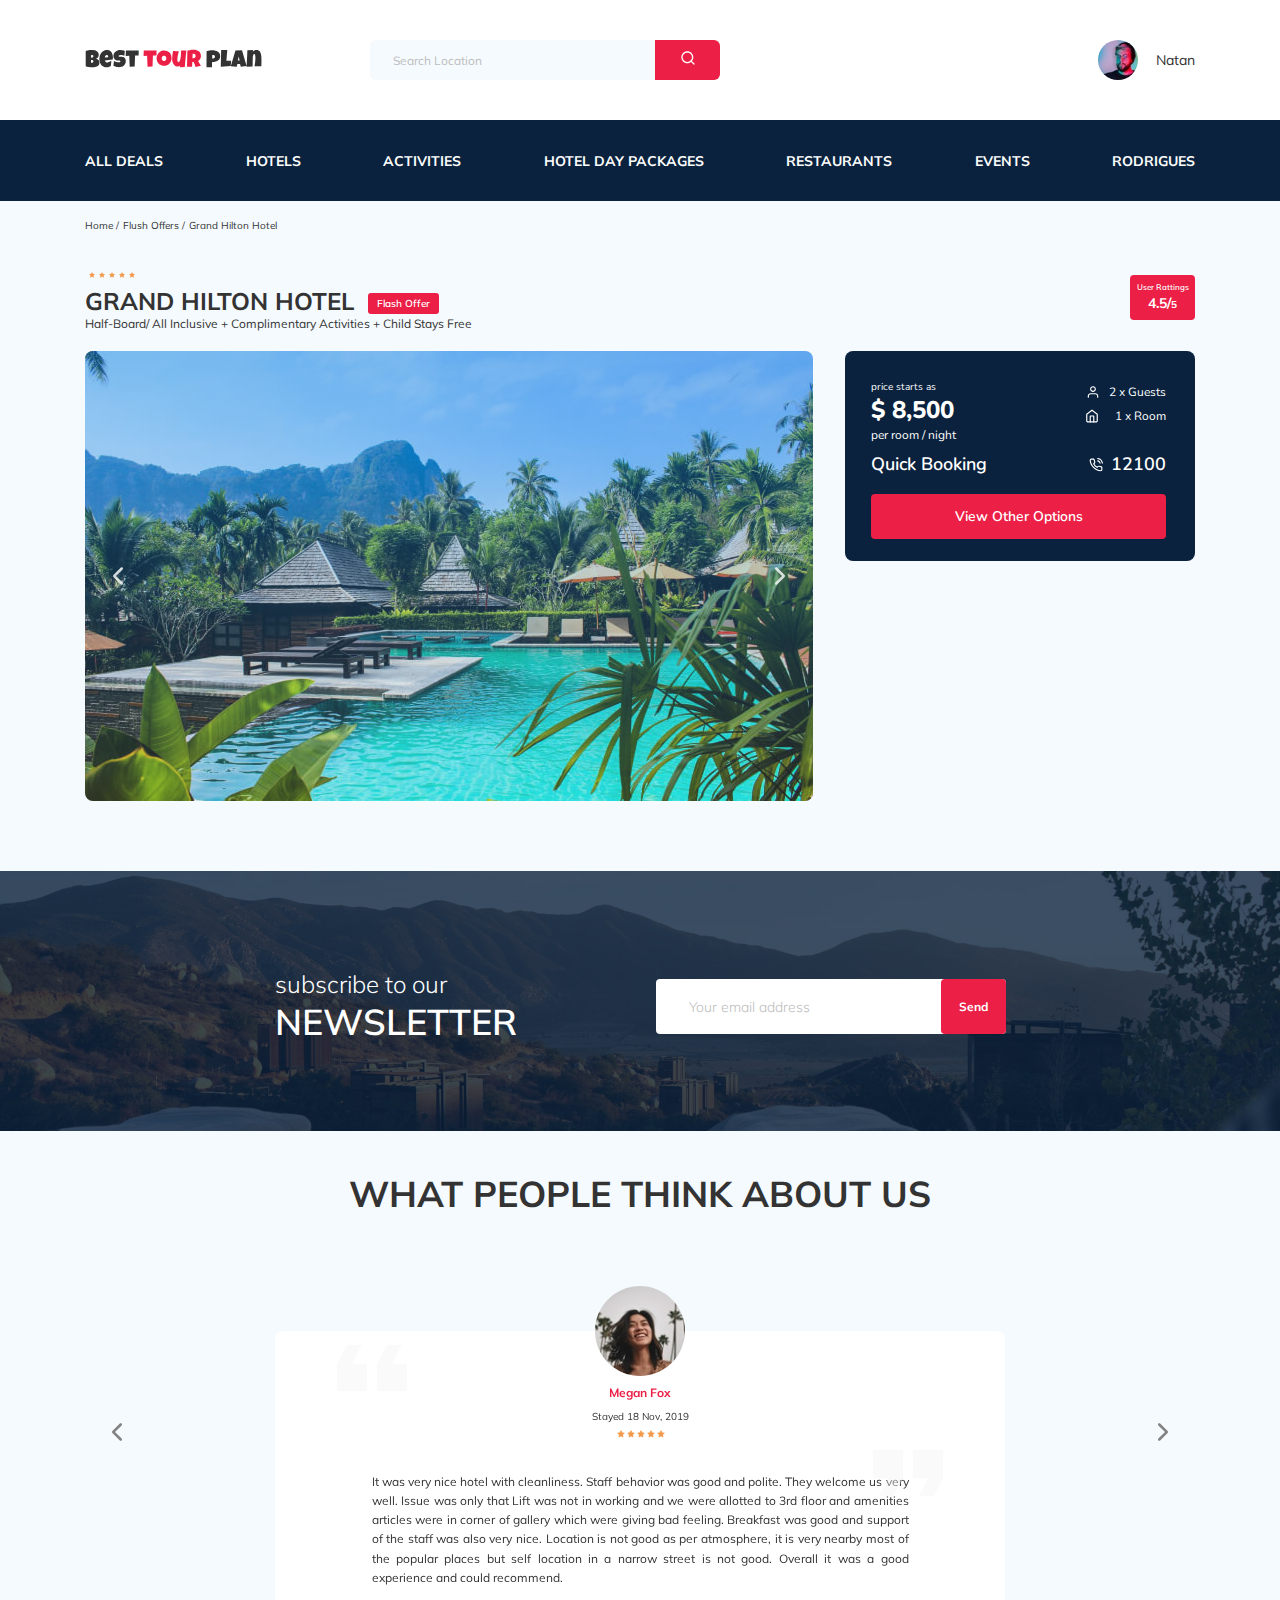
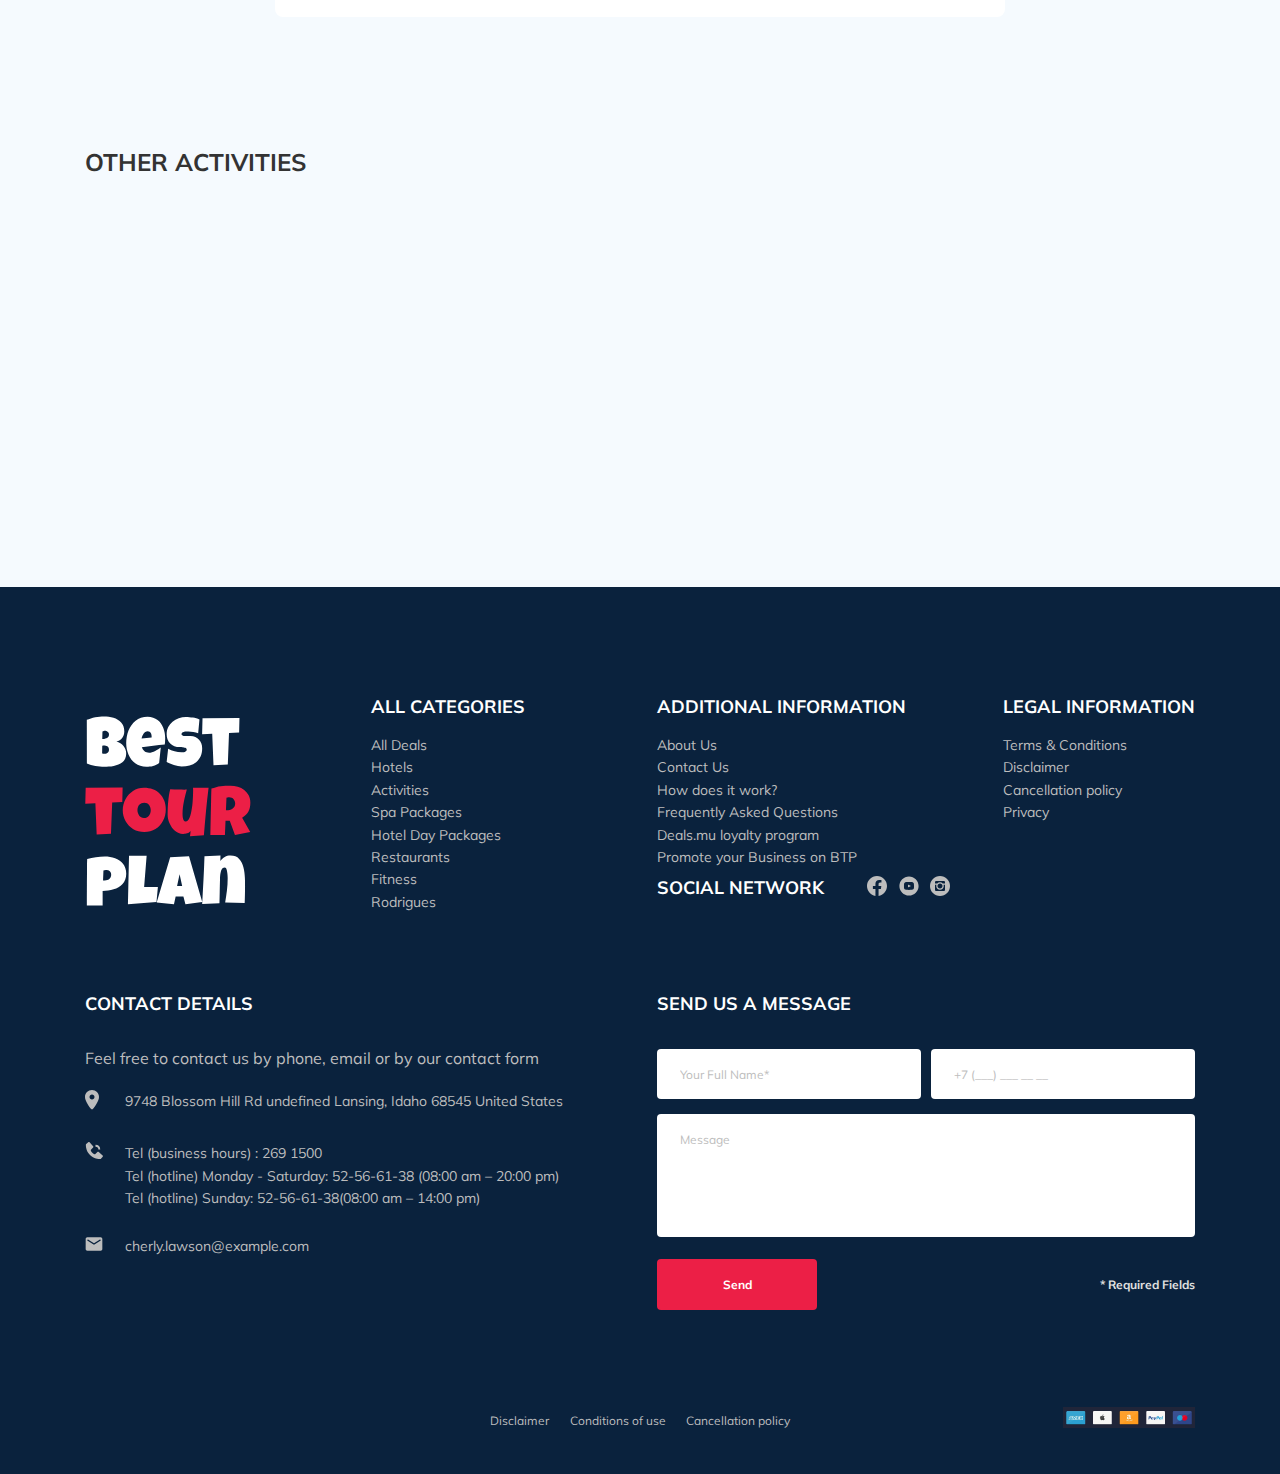
==== commit 0e9729c4: "update: fix modal responsive" ====
--- a/index.html
+++ b/index.html
@@ -512,27 +512,29 @@
     </footer>
     <!-- /.footer -->
     <div class="modal">
-        <div class="modal__overlay"></div>
+        <div class="modal__overlay">
+            <div class="modal__dialog-wrapper">
+                <div class="modal__dialog">
+                    <a data-toggle="close" href="#" class="modal__close">
+                        <img src="img/close-button.svg" alt="Modal Button">
+                    </a>
+                    <h3 class="modal__title">Send us a message</h3>
+                    <form action="send.php" method="POST" class="modal__contacts__form form">
+                        <input name="name" type="text" class="input modal__input" placeholder="Your Full Name*">
+                        <input name="phone" type="text" class="input modal__input phone" placeholder="Phone Number*">
+                        <input name="email" type="text" class="input modal__input" placeholder="Email*">
+                        <textarea name="message" class="modal__message" placeholder="Message"></textarea>
+                        <div class="modal__contacts-wrapper">
+                            <button class="button modal__button" type="submit">Send</button>
+                            <span class="modal__info">* Required Fields</span>
+                        </div>
+                    </form>
+                </div>
+            </div>
+            <!-- /.modal__dialog-wrapper -->
+        </div>
         <!-- /.modal__overlay -->
-        <div class="modal__dialog-wrapper">
-            <div class="modal__dialog">
-                <a data-toggle="close" href="#" class="modal__close">
-                    <img src="img/close-button.svg" alt="Modal Button">
-                </a>
-                <h3 class="modal__title">Send us a message</h3>
-                <form action="send.php" method="POST" class="modal__contacts__form form">
-                    <input name="name" type="text" class="input modal__input" placeholder="Your Full Name*">
-                    <input name="phone" type="text" class="input modal__input phone" placeholder="Phone Number*">
-                    <input name="email" type="text" class="input modal__input" placeholder="Email*">
-                    <textarea name="message" class="modal__message" placeholder="Message"></textarea>
-                    <div class="modal__contacts-wrapper">
-                        <button class="button modal__button" type="submit">Send</button>
-                        <span class="modal__info">* Required Fields</span>
-                    </div>
-                </form>
-            </div>
-        </div>
-        <!-- /.modal__dialog-wrapper -->
+
     </div>
     <!-- /.modal -->
     <script src="js/jquery-3.5.1.min.js"></script>
--- a/css/style.css
+++ b/css/style.css
@@ -90,7 +90,7 @@
   font-size: 12px;
   position: absolute;
   z-index: 4;
-  bottom: -30px;
+  bottom: -15px;
   left: 30%;
   -webkit-transform: translateX(-30%);
           transform: translateX(-30%);
@@ -968,13 +968,13 @@
   width: 100%;
   height: 100%;
   border: none;
+  border-radius: 4px;
   padding-left: 33px;
   padding-right: 75px;
   font-style: normal;
   font-weight: 300;
   font-size: 14px;
   line-height: 18px;
-  color: #BDBDBD;
   z-index: 3;
 }
 
@@ -986,12 +986,14 @@
   color: #FFFFFF;
   background-color: #EC1F46;
   border: none;
+  border-radius: 4px;
   min-width: 65px;
   font-style: normal;
   font-weight: bold;
   font-size: 12px;
   line-height: 15px;
   cursor: pointer;
+  overflow: hidden;
 }
 
 .reviews {
@@ -1419,7 +1421,6 @@
   font-weight: normal;
   font-size: 12px;
   line-height: 15px;
-  color: #BDBDBD;
 }
 
 .footer__input-wrapper {
@@ -1582,7 +1583,6 @@
   font-weight: normal;
   font-size: 12px;
   line-height: 15px;
-  color: #BDBDBD;
 }
 
 .modal__message {
@@ -2248,7 +2248,7 @@
 
 @media (min-width: 567px) and (max-width: 736px) {
   .modal__dialog {
-    height: 100%;
+    height: 90%;
     padding: 10px 20px;
     overflow-y: scroll;
   }
@@ -2257,7 +2257,7 @@
     padding-bottom: 10px;
     max-width: 320px;
     width: auto;
-    max-height: 100%;
+    max-height: 90%;
     overflow-y: scroll;
   }
   .modal__message {
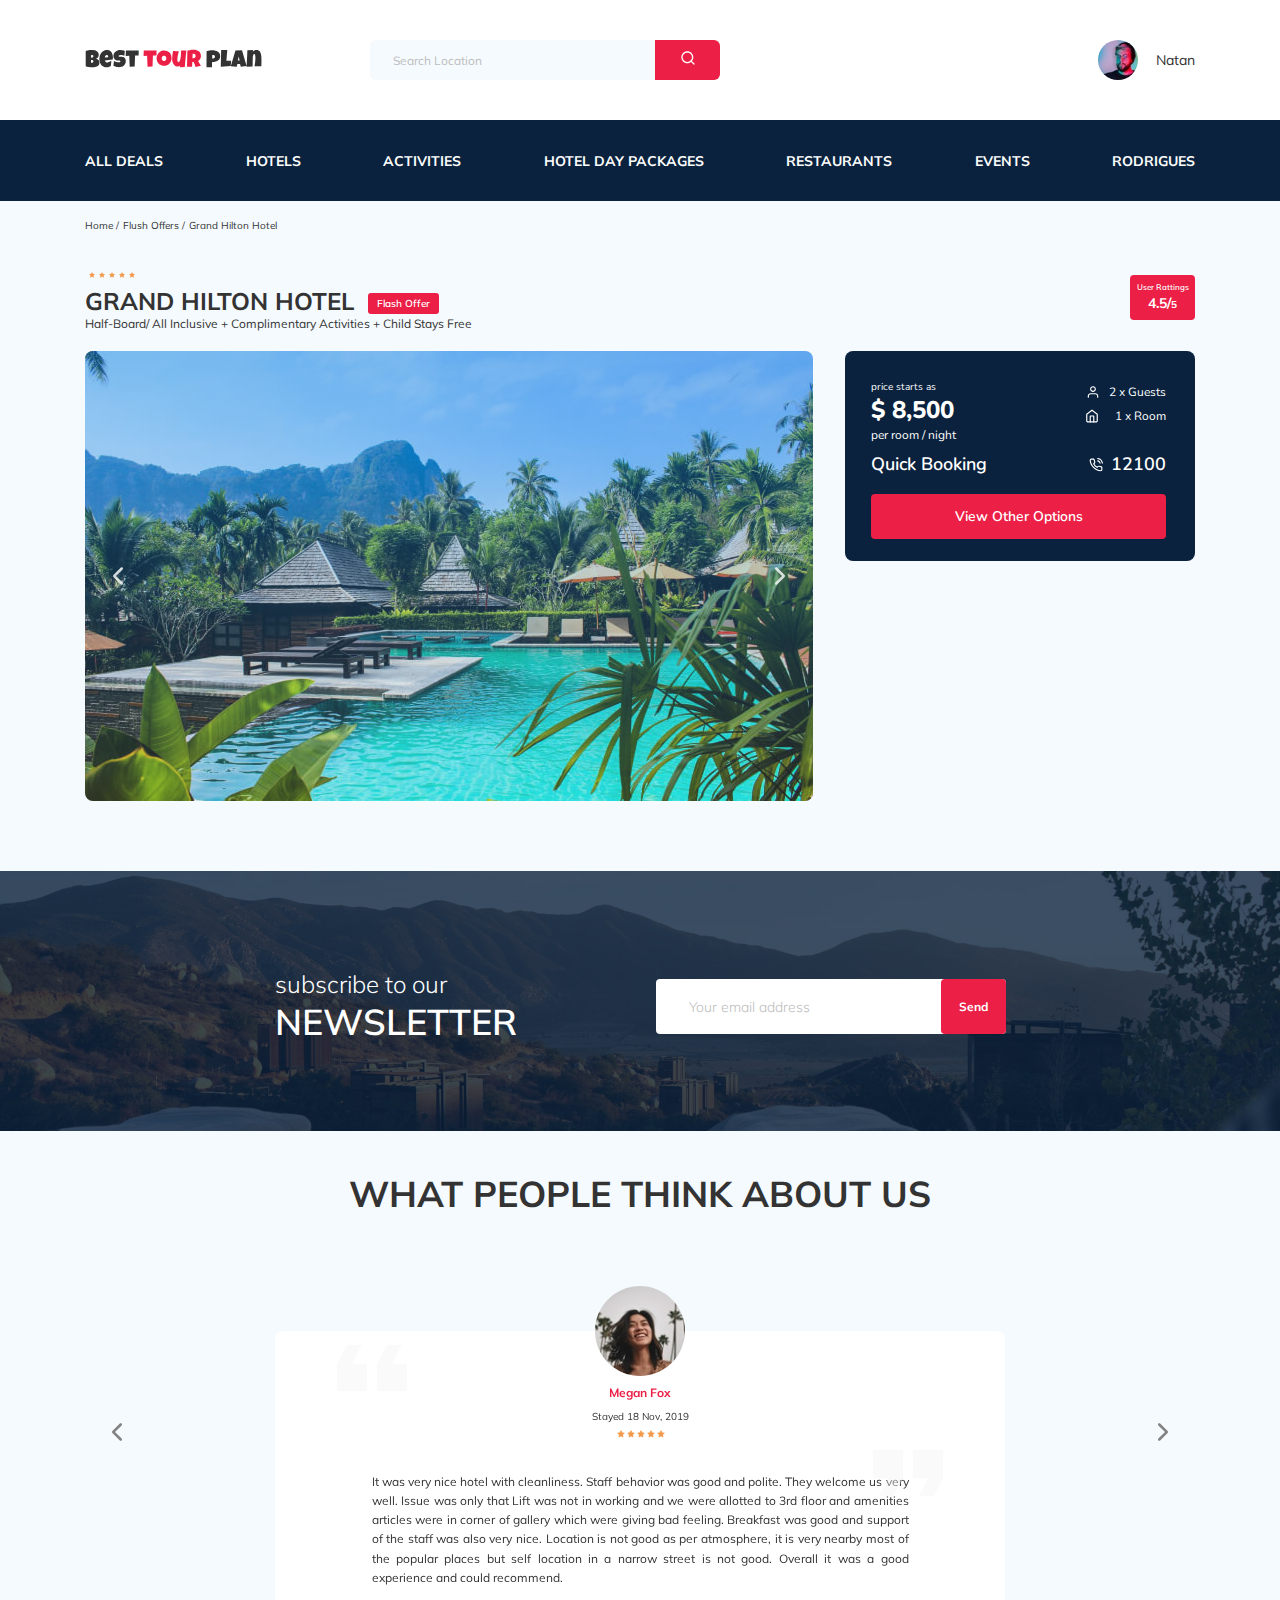
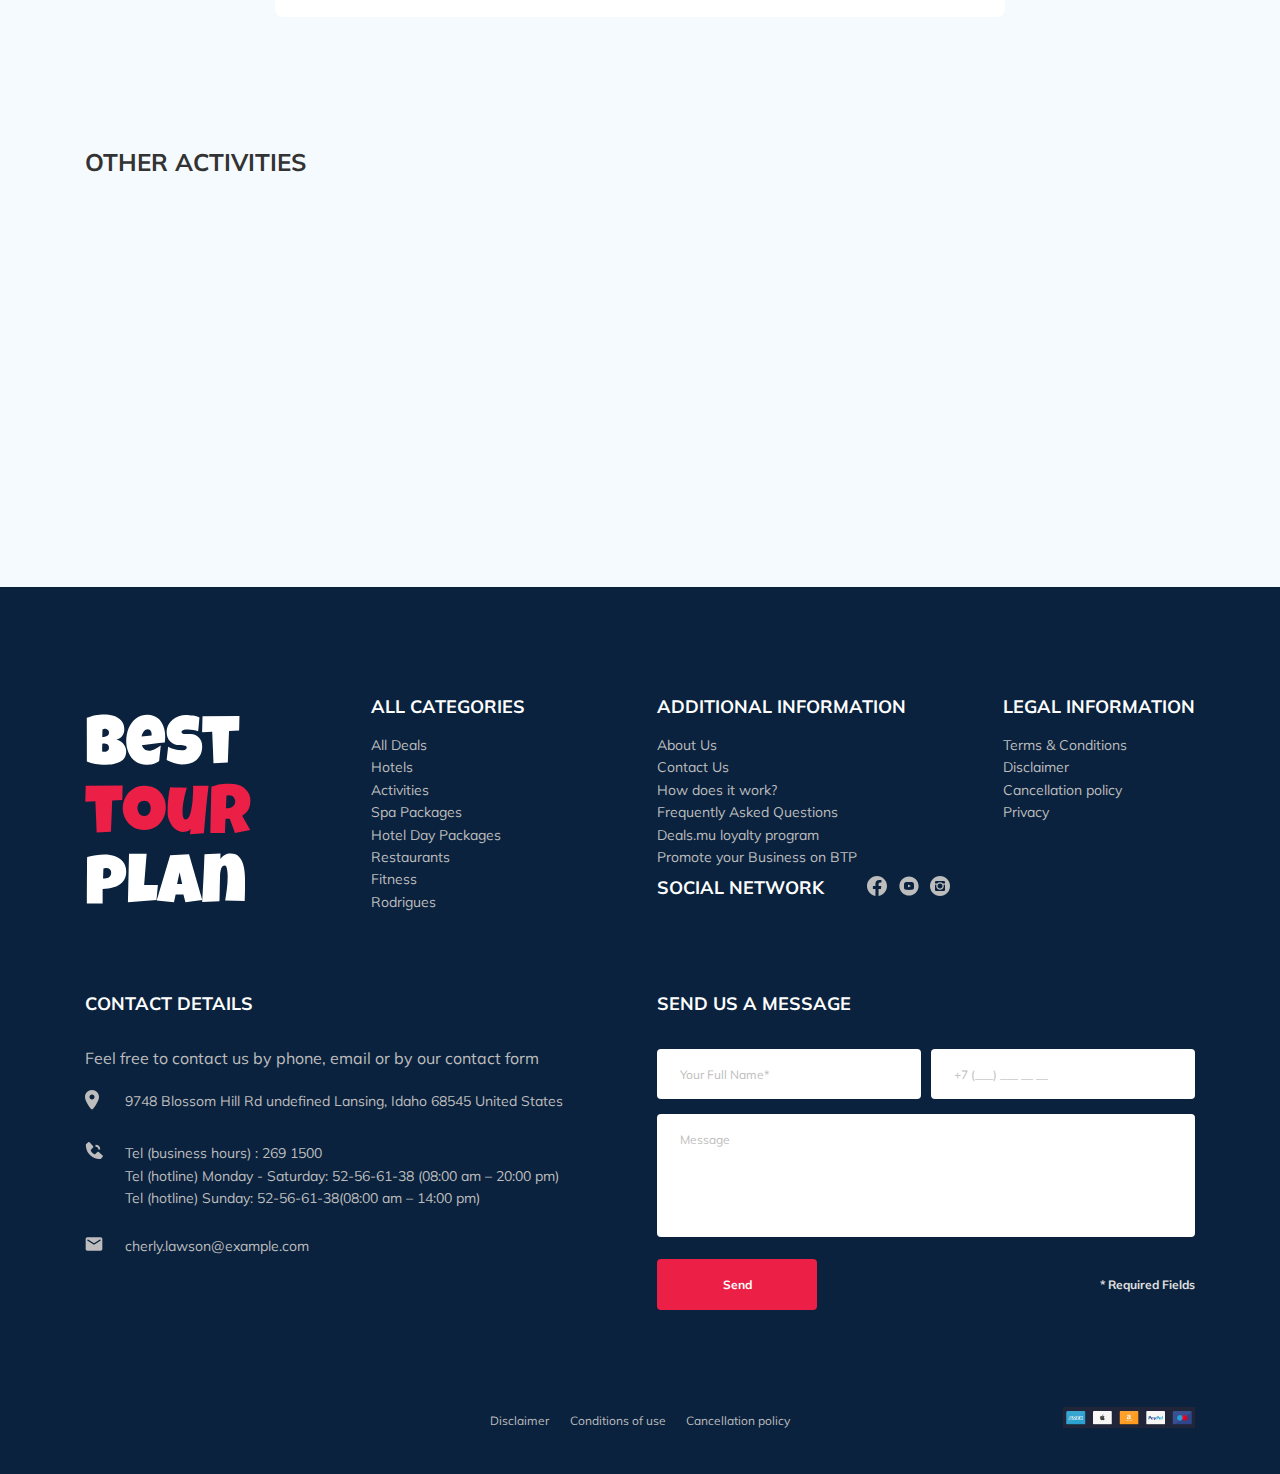
==== commit 5a2e6081: "update:  notes for last lesson" ====
--- a/index.html
+++ b/index.html
@@ -350,7 +350,7 @@
     <footer class="footer">
         <div class="container">
             <div class="footer-wrapper">
-                <img src="img/vertical-logo.svg" alt="logo" class="logo footer__logo">
+                <a href="index.html" class="logo footer__logo"><img src="img/vertical-logo.svg" alt="logo" class="logo footer__logo"></a>
                 <div class="footer__list footer__categories">
                     <h3 class="footer__title">ALL CATEGORIES</h3>
                     <ul class="footer__ul">
@@ -513,25 +513,24 @@
     <!-- /.footer -->
     <div class="modal">
         <div class="modal__overlay">
-            <div class="modal__dialog-wrapper">
-                <div class="modal__dialog">
-                    <a data-toggle="close" href="#" class="modal__close">
-                        <img src="img/close-button.svg" alt="Modal Button">
-                    </a>
-                    <h3 class="modal__title">Send us a message</h3>
-                    <form action="send.php" method="POST" class="modal__contacts__form form">
-                        <input name="name" type="text" class="input modal__input" placeholder="Your Full Name*">
-                        <input name="phone" type="text" class="input modal__input phone" placeholder="Phone Number*">
-                        <input name="email" type="text" class="input modal__input" placeholder="Email*">
-                        <textarea name="message" class="modal__message" placeholder="Message"></textarea>
-                        <div class="modal__contacts-wrapper">
-                            <button class="button modal__button" type="submit">Send</button>
-                            <span class="modal__info">* Required Fields</span>
-                        </div>
-                    </form>
-                </div>
-            </div>
-            <!-- /.modal__dialog-wrapper -->
+
+            <div class="modal__dialog">
+                <a data-toggle="close" href="#" class="modal__close">
+                    <img src="img/close-button.svg" alt="Modal Button">
+                </a>
+                <h3 class="modal__title">BOOKING</h3>
+                <form action="send.php" method="POST" class="modal__contacts__form form">
+                    <input name="name" type="text" class="input modal__input" placeholder="Your Full Name*">
+                    <input name="phone" type="text" class="input modal__input phone" placeholder="Phone Number*">
+                    <input name="email" type="text" class="input modal__input" placeholder="Email*">
+                    <textarea name="message" class="modal__message" placeholder="Message"></textarea>
+                    <div class="modal__contacts-wrapper">
+                        <button class="button modal__button" type="submit">Send</button>
+                        <span class="modal__info">* Required Fields</span>
+                    </div>
+                </form>
+            </div>
+
         </div>
         <!-- /.modal__overlay -->
 
--- a/css/style.css
+++ b/css/style.css
@@ -73,10 +73,6 @@
   width: 20px;
   height: 20px;
   fill: #BDBDBD;
-}
-
-.icon:hover {
-  fill: #EC1F46;
 }
 
 .invalid {
@@ -94,6 +90,60 @@
   left: 30%;
   -webkit-transform: translateX(-30%);
           transform: translateX(-30%);
+}
+
+@-webkit-keyframes swing {
+  15% {
+    -webkit-transform: translateX(9px);
+    transform: translateX(9px);
+  }
+  30% {
+    -webkit-transform: translateX(-9px);
+    transform: translateX(-9px);
+  }
+  40% {
+    -webkit-transform: translateX(6px);
+    transform: translateX(6px);
+  }
+  50% {
+    -webkit-transform: translateX(-6px);
+    transform: translateX(-6px);
+  }
+  65% {
+    -webkit-transform: translateX(3px);
+    transform: translateX(3px);
+  }
+  100% {
+    -webkit-transform: translateX(0);
+    transform: translateX(0);
+  }
+}
+
+@keyframes swing {
+  15% {
+    -webkit-transform: translateX(9px);
+    transform: translateX(9px);
+  }
+  30% {
+    -webkit-transform: translateX(-9px);
+    transform: translateX(-9px);
+  }
+  40% {
+    -webkit-transform: translateX(6px);
+    transform: translateX(6px);
+  }
+  50% {
+    -webkit-transform: translateX(-6px);
+    transform: translateX(-6px);
+  }
+  65% {
+    -webkit-transform: translateX(3px);
+    transform: translateX(3px);
+  }
+  100% {
+    -webkit-transform: translateX(0);
+    transform: translateX(0);
+  }
 }
 
 /*! normalize.css v8.0.1 | MIT License | github.com/necolas/normalize.css */
@@ -976,6 +1026,7 @@
   font-size: 14px;
   line-height: 18px;
   z-index: 3;
+  color: #333333;
 }
 
 .subscribe__button {
@@ -1421,6 +1472,7 @@
   font-weight: normal;
   font-size: 12px;
   line-height: 15px;
+  color: #333333;
 }
 
 .footer__input-wrapper {
@@ -1444,6 +1496,7 @@
   font-weight: normal;
   font-size: 12px;
   line-height: 15px;
+  color: #333333;
 }
 
 .footer__button {
@@ -1502,8 +1555,11 @@
 
 .modal__dialog {
   position: relative;
-  width: 100%;
-  height: 100%;
+  top: 50%;
+  left: 50%;
+  -webkit-transform: translate(-50%, -50%);
+          transform: translate(-50%, -50%);
+  width: 478px;
   padding: 33px 88px;
   background-color: #0A223D;
   border-radius: 8px;
@@ -1512,18 +1568,6 @@
   opacity: 0;
   -webkit-transition: opacity 0.5s;
   transition: opacity 0.5s;
-}
-
-.modal__dialog-wrapper {
-  position: fixed;
-  top: 50%;
-  left: 50%;
-  -webkit-transform: translate(-50%, -50%);
-          transform: translate(-50%, -50%);
-  z-index: 101;
-  width: 478px;
-  height: auto;
-  visibility: hidden;
 }
 
 .modal--visible {
@@ -1583,6 +1627,7 @@
   font-weight: normal;
   font-size: 12px;
   line-height: 15px;
+  color: #333333;
 }
 
 .modal__message {
@@ -1598,6 +1643,7 @@
   font-weight: normal;
   font-size: 12px;
   line-height: 15px;
+  color: #333333;
 }
 
 .modal__button {
@@ -1775,10 +1821,14 @@
   .footer__contacts-details {
     grid-row: span 3;
     grid-column: span 5;
+    margin-top: 25px;
   }
   .footer__contacts-form {
     grid-column: span 6;
     width: 90%;
+  }
+  .footer__title--mb-3 {
+    margin-bottom: 20px;
   }
   .footer__input-wrapper {
     -ms-flex-preferred-size: 47%;
@@ -2140,7 +2190,7 @@
     grid-row: 2;
   }
   .footer__title {
-    margin-bottom: 15px;
+    margin-bottom: 17px;
   }
   .footer__title--inline {
     -ms-flex-preferred-size: 100%;
@@ -2181,7 +2231,7 @@
     -ms-grid-row: 6;
     grid-row: 6;
     padding-right: 20px;
-    margin-top: 10px;
+    margin-top: 25px;
   }
   .footer__contacts-form {
     -ms-grid-column: 1;
@@ -2223,11 +2273,7 @@
   }
   .modal__dialog {
     padding: 20px;
-    width: 315px;
-  }
-  .modal__dialog-wrapper {
     max-width: 320px;
-    width: auto;
   }
   .modal__contacts-wrapper {
     -webkit-box-orient: vertical;
@@ -2246,19 +2292,14 @@
   }
 }
 
-@media (min-width: 567px) and (max-width: 736px) {
+@media (max-width: 576px) {
+  .modal__overlay {
+    overflow-x: scroll;
+  }
   .modal__dialog {
-    height: 90%;
+    max-width: 320px;
     padding: 10px 20px;
-    overflow-y: scroll;
-  }
-  .modal__dialog-wrapper {
-    padding-top: 10px;
-    padding-bottom: 10px;
-    max-width: 320px;
-    width: auto;
-    max-height: 90%;
-    overflow-y: scroll;
+    margin-top: 60px;
   }
   .modal__message {
     height: 70px;
@@ -2272,7 +2313,7 @@
     margin-bottom: 10px;
   }
   .modal__title {
-    margin-bottom: 10px;
+    margin-bottom: 15px;
     font-size: 16px;
   }
   .modal__close {
@@ -2286,4 +2327,65 @@
     height: 40px;
   }
 }
+
+@media (min-width: 730px) and (max-width: 756px) {
+  .modal__overlay {
+    overflow-x: scroll;
+  }
+  .modal__dialog {
+    max-width: 320px;
+    padding: 10px 20px;
+    margin-top: 60px;
+  }
+  .modal__message {
+    height: 70px;
+    margin-top: 0;
+    margin-bottom: 10px;
+    padding: 15px;
+  }
+  .modal__input {
+    min-height: 30px;
+    margin: 0;
+    margin-bottom: 10px;
+  }
+  .modal__title {
+    margin-bottom: 10px;
+    font-size: 16px;
+  }
+  .modal__close {
+    width: 12px;
+    top: 10px;
+    right: 10px;
+  }
+  .modal__button {
+    padding: 13px;
+    width: 140px;
+    height: 40px;
+  }
+}
+
+@media (min-width: 992px) {
+  .button:hover {
+    -webkit-animation: swing 0.6s ease;
+    animation: swing 0.6s ease;
+    -webkit-animation-iteration-count: 1;
+    animation-iteration-count: 1;
+  }
+  .card__button:hover {
+    -webkit-animation: swing 0.6s ease;
+    animation: swing 0.6s ease;
+    -webkit-animation-iteration-count: 1;
+    animation-iteration-count: 1;
+  }
+  .navbar-menu__item:hover {
+    -webkit-transform: scale(1.2);
+    transform: scale(1.2);
+  }
+  .footer__link:hover {
+    color: red;
+  }
+  .icon:hover {
+    fill: #EC1F46;
+  }
+}
 /*# sourceMappingURL=style.css.map */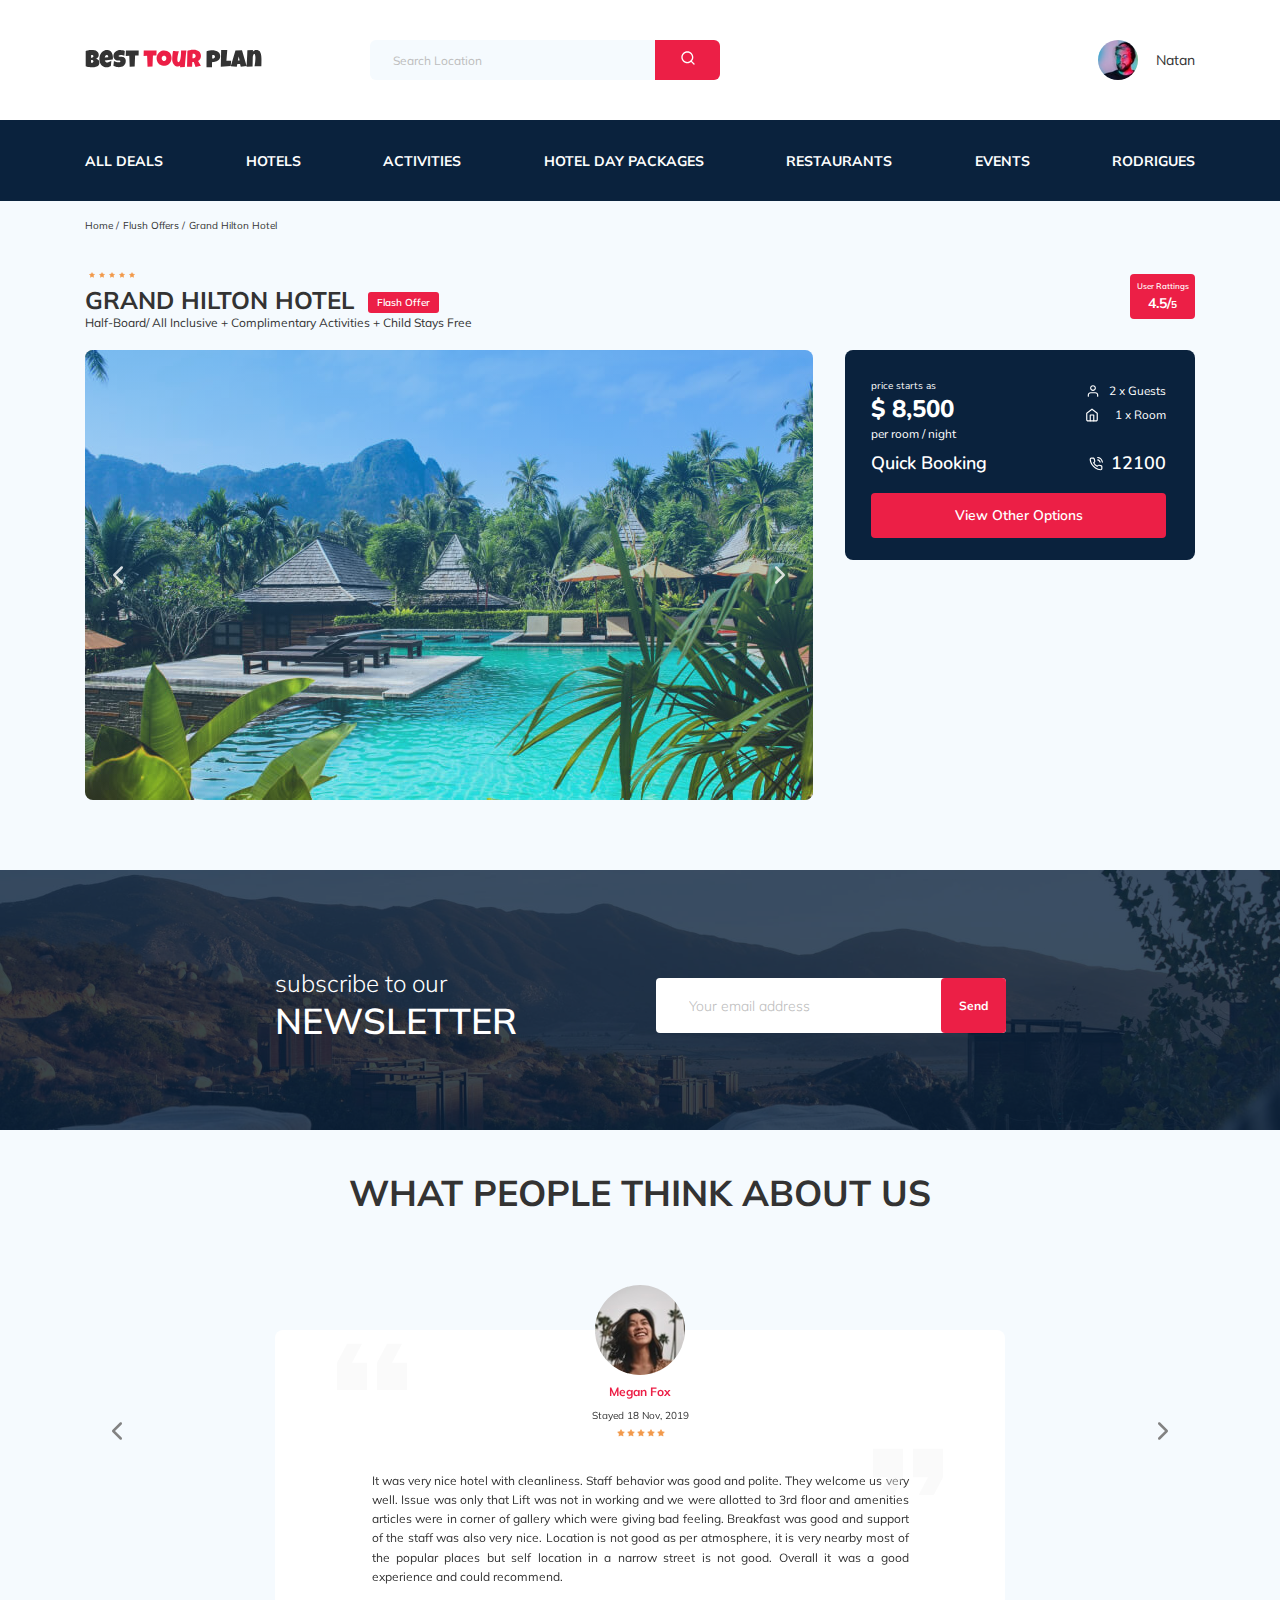
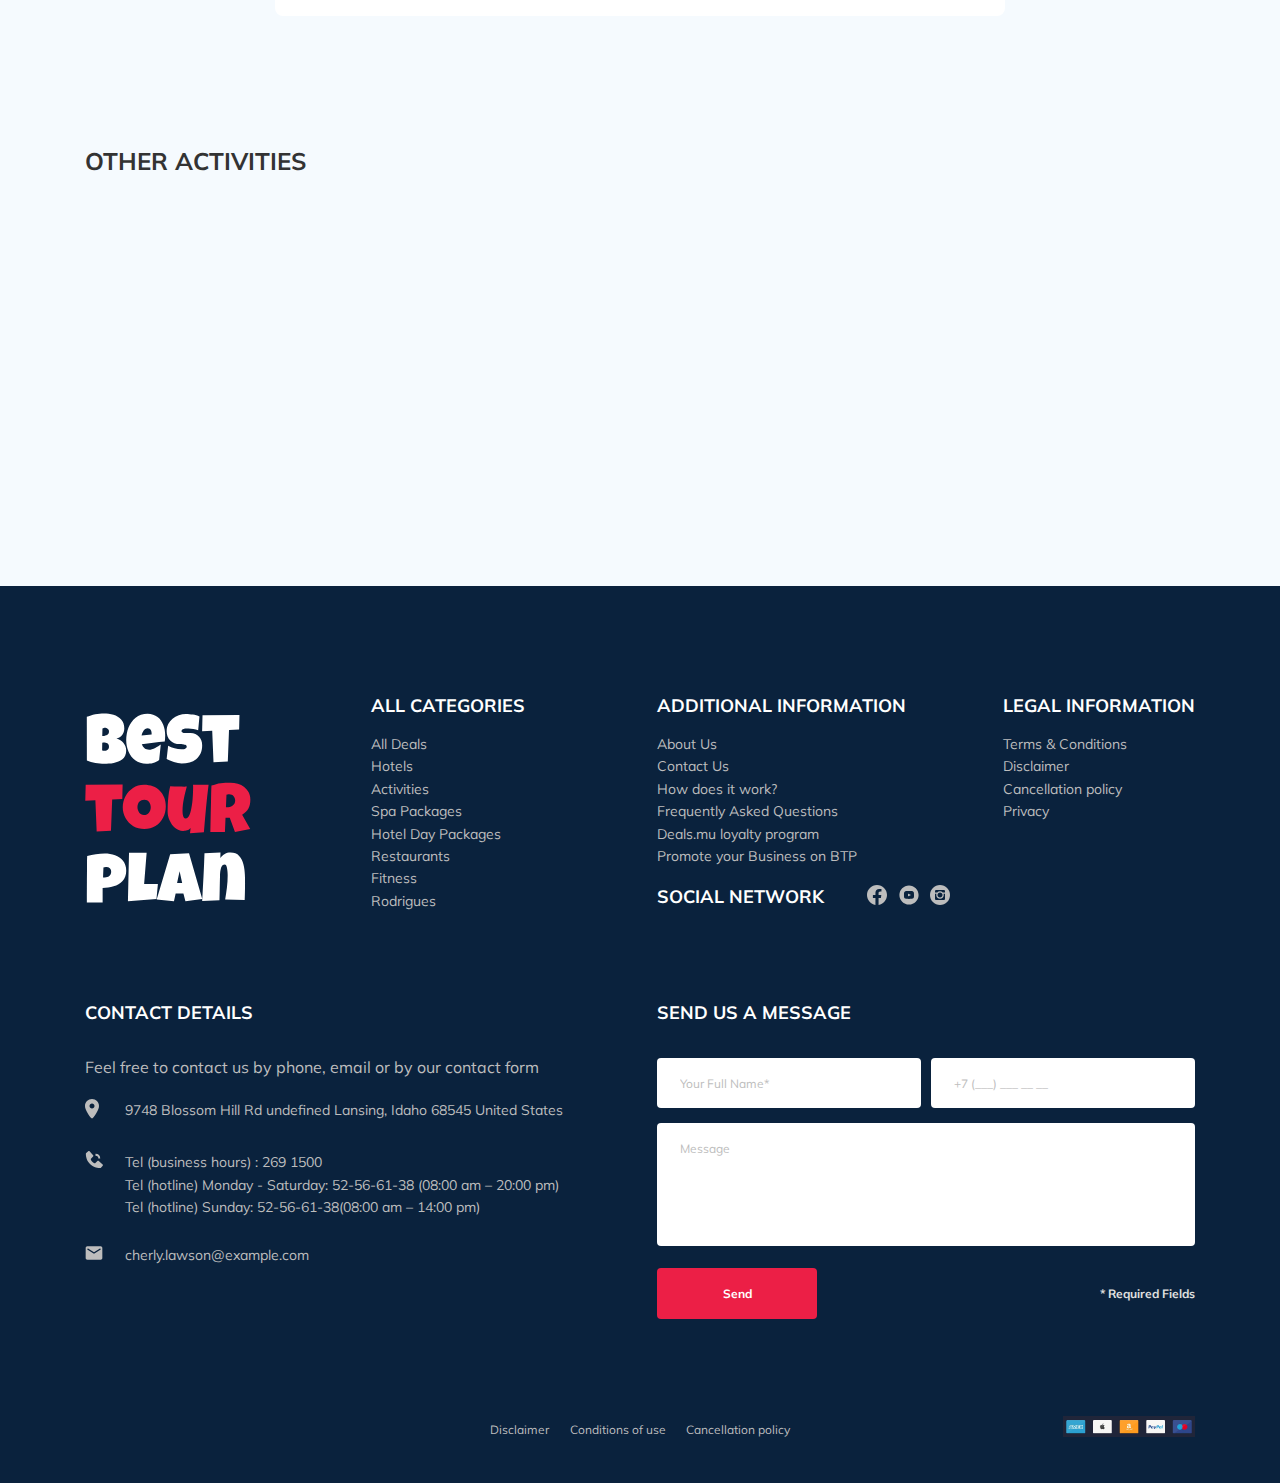
==== commit 4e57435a: "update: fix some problems" ====
--- a/index.html
+++ b/index.html
@@ -7,10 +7,11 @@
     <title>Best Tour Plan - Hotel Booking</title>
     <link rel="preconnect" href="https://fonts.gstatic.com">
     <link rel="preconnect" href="https://fonts.gstatic.com">
-    <link href="https://fonts.googleapis.com/css2?family=Mulish:wght@400;700&family=Nunito:wght@400;600;700;800&display=swap" rel="stylesheet">
+    <link href="https://fonts.googleapis.com/css2?family=Mulish:wght@400;700&family=Nunito:wght@400;600;700;800&display=swap" rel="preload" as="style" onload="this.rel='stylesheet'" media="all">
+
     <link rel="stylesheet" href="css/style.css">
     <link rel="stylesheet" href="css/swiper-bundle.min.css">
-    <link rel="stylesheet" href="css/aos.css">
+    <link rel="preload" as="style" onload="this.rel='stylesheet'" media="all" href="css/aos.css">
     <link rel="shortcut icon" href="img/favicon.ico" type="image/x-icon">
     <link rel="icon" href="img/favicon.ico" type="image/x-icon">
 </head>
@@ -139,16 +140,16 @@
                             <img class="hotel-slider__image" src="img/slide1.jpg" alt="Slide">
                         </div>
                         <div class="swiper-slide hotel-slider__item">
-                            <img class="hotel-slider__image" src="img/slide2.jpg" alt="Slide">
+                            <img class="hotel-slider__image lazyload" data-src="img/slide2.jpg" alt="Slide">
                         </div>
                         <div class="swiper-slide hotel-slider__item">
-                            <img class="hotel-slider__image" src="img/slide3.jpg" alt="Slide">
+                            <img class="hotel-slider__image lazyload" data-src="img/slide3.jpg" alt="Slide">
                         </div>
                         <div class="swiper-slide hotel-slider__item">
-                            <img class="hotel-slider__image" src="img/slide4.jpg" alt="Slide">
+                            <img class="hotel-slider__image lazyload" data-src="img/slide4.jpg" alt="Slide">
                         </div>
                         <div class="swiper-slide hotel-slider__item">
-                            <img class="hotel-slider__image" src="img/slide5.jpg" alt="Slide">
+                            <img class="hotel-slider__image lazyload" data-src="img/slide5.jpg" alt="Slide">
                         </div>
                     </div>
                     <button class="hotel-slider__button hotel-slider__button--prev"></button>
@@ -520,7 +521,9 @@
                 </a>
                 <h3 class="modal__title">BOOKING</h3>
                 <form action="send.php" method="POST" class="modal__contacts__form form">
-                    <input name="name" type="text" class="input modal__input" placeholder="Your Full Name*">
+                    <div class="modal__input--wrapper">
+                        <input name="name" type="text" class="input modal__input" placeholder="Your Full Name*">
+                    </div>
                     <input name="phone" type="text" class="input modal__input phone" placeholder="Phone Number*">
                     <input name="email" type="text" class="input modal__input" placeholder="Email*">
                     <textarea name="message" class="modal__message" placeholder="Message"></textarea>
@@ -541,6 +544,7 @@
     <script src="js/jquery.validate.min.js"></script>
     <script src="js/jquery.mask.min.js"></script>
     <script src="js/aos.js"></script>
+    <script src="js/lazysizes.min.js" async></script>
     <script src="js/main.js"></script>
 </body>
 
--- a/css/style.css
+++ b/css/style.css
@@ -79,6 +79,18 @@
   color: #EC1F46;
   font-size: 12px;
   margin-top: 5px;
+}
+
+#name-error {
+  position: absolute;
+  bottom: -15px;
+  left: 5px;
+}
+
+#phone-error {
+  position: absolute;
+  bottom: -15px;
+  right: 78px;
 }
 
 .invalid-subscribe {
@@ -752,6 +764,18 @@
   background-image: url(../img/arrow-next.svg);
 }
 
+.hotel-link--back {
+  position: absolute;
+  top: 330px;
+  padding: 18px 65px;
+  background-color: #EC1F46;
+  border: none;
+  cursor: pointer;
+  border-radius: 5px;
+  text-decoration: none;
+  color: #FFFFFF;
+}
+
 .hotel-right {
   display: -webkit-box;
   display: -ms-flexbox;
@@ -771,7 +795,7 @@
   display: flex;
   -ms-flex-preferred-size: 100%;
       flex-basis: 100%;
-  margin-bottom: 5px;
+  margin-bottom: 4px;
 }
 
 .stars-img {
@@ -1331,6 +1355,7 @@
   -ms-grid-column: 3;
   -ms-grid-column-span: 2;
   grid-column: 3 / 5;
+  margin-top: 10px;
 }
 
 .footer__social-links {
@@ -1399,6 +1424,7 @@
 
 .footer__title--mb-3 {
   margin-bottom: 34px;
+  margin-top: 10px;
 }
 
 .footer__ul {
@@ -1476,6 +1502,7 @@
 }
 
 .footer__input-wrapper {
+  position: relative;
   -ms-flex-preferred-size: 49%;
       flex-basis: 49%;
   margin-bottom: 15px;
@@ -2093,6 +2120,9 @@
 }
 
 @media (max-width: 480px) {
+  .container {
+    width: 90%;
+  }
   .navbar-top {
     height: 78px;
   }
@@ -2221,6 +2251,14 @@
   .footer__icon-wrapper {
     min-width: 30px;
   }
+  .footer__input {
+    width: 90%;
+  }
+  .footer__message {
+    width: 90%;
+    -ms-flex-preferred-size: 90%;
+        flex-basis: 90%;
+  }
   .footer__contacts-wrapper {
     -ms-flex-wrap: wrap;
         flex-wrap: wrap;
@@ -2231,7 +2269,7 @@
     -ms-grid-row: 6;
     grid-row: 6;
     padding-right: 20px;
-    margin-top: 25px;
+    margin-top: 5px;
   }
   .footer__contacts-form {
     -ms-grid-column: 1;
@@ -2292,7 +2330,7 @@
   }
 }
 
-@media (max-width: 576px) {
+@media (max-width: 568px) and (min-width: 566px) {
   .modal__overlay {
     overflow-x: scroll;
   }
@@ -2326,9 +2364,14 @@
     width: 140px;
     height: 40px;
   }
-}
-
-@media (min-width: 730px) and (max-width: 756px) {
+  .footer__pay {
+    -ms-grid-row: 10;
+    grid-row: 10;
+    margin-top: -85px;
+  }
+}
+
+@media (min-width: 665px) and (max-width: 667px) {
   .modal__overlay {
     overflow-x: scroll;
   }
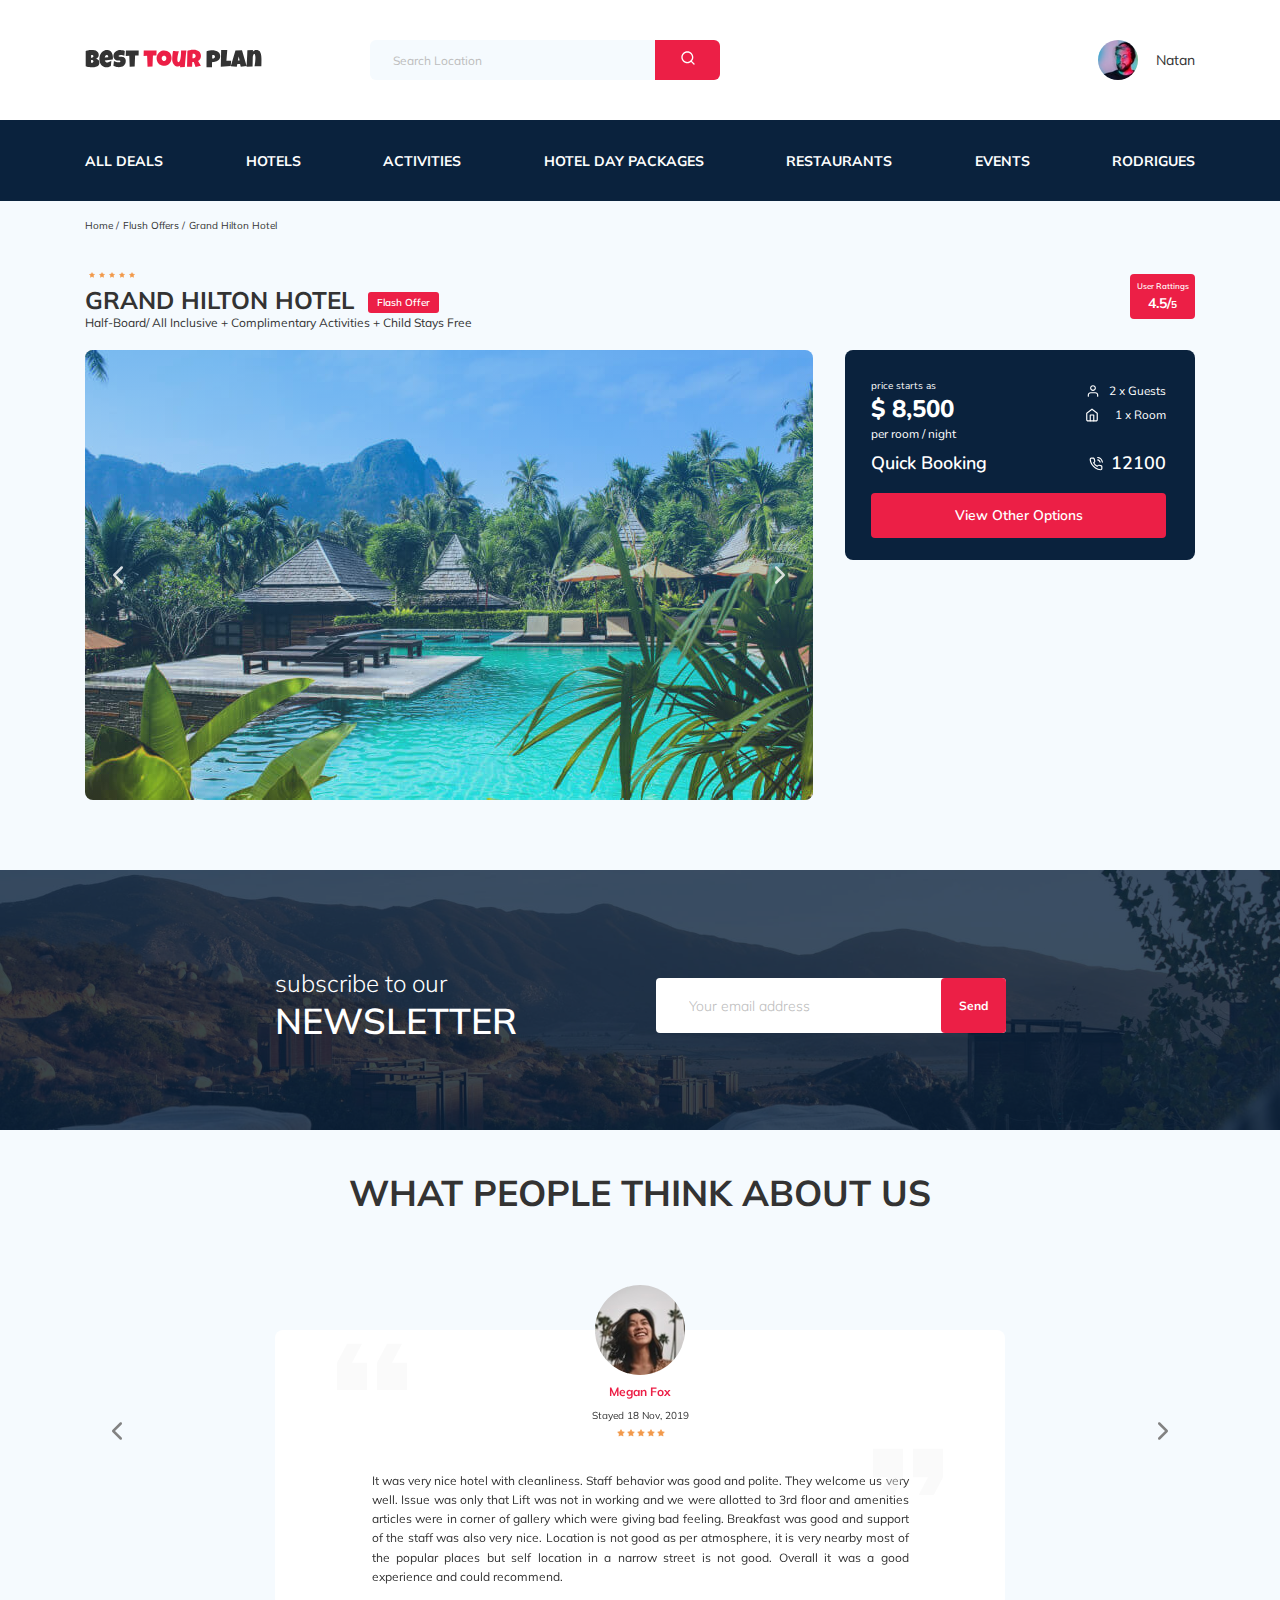
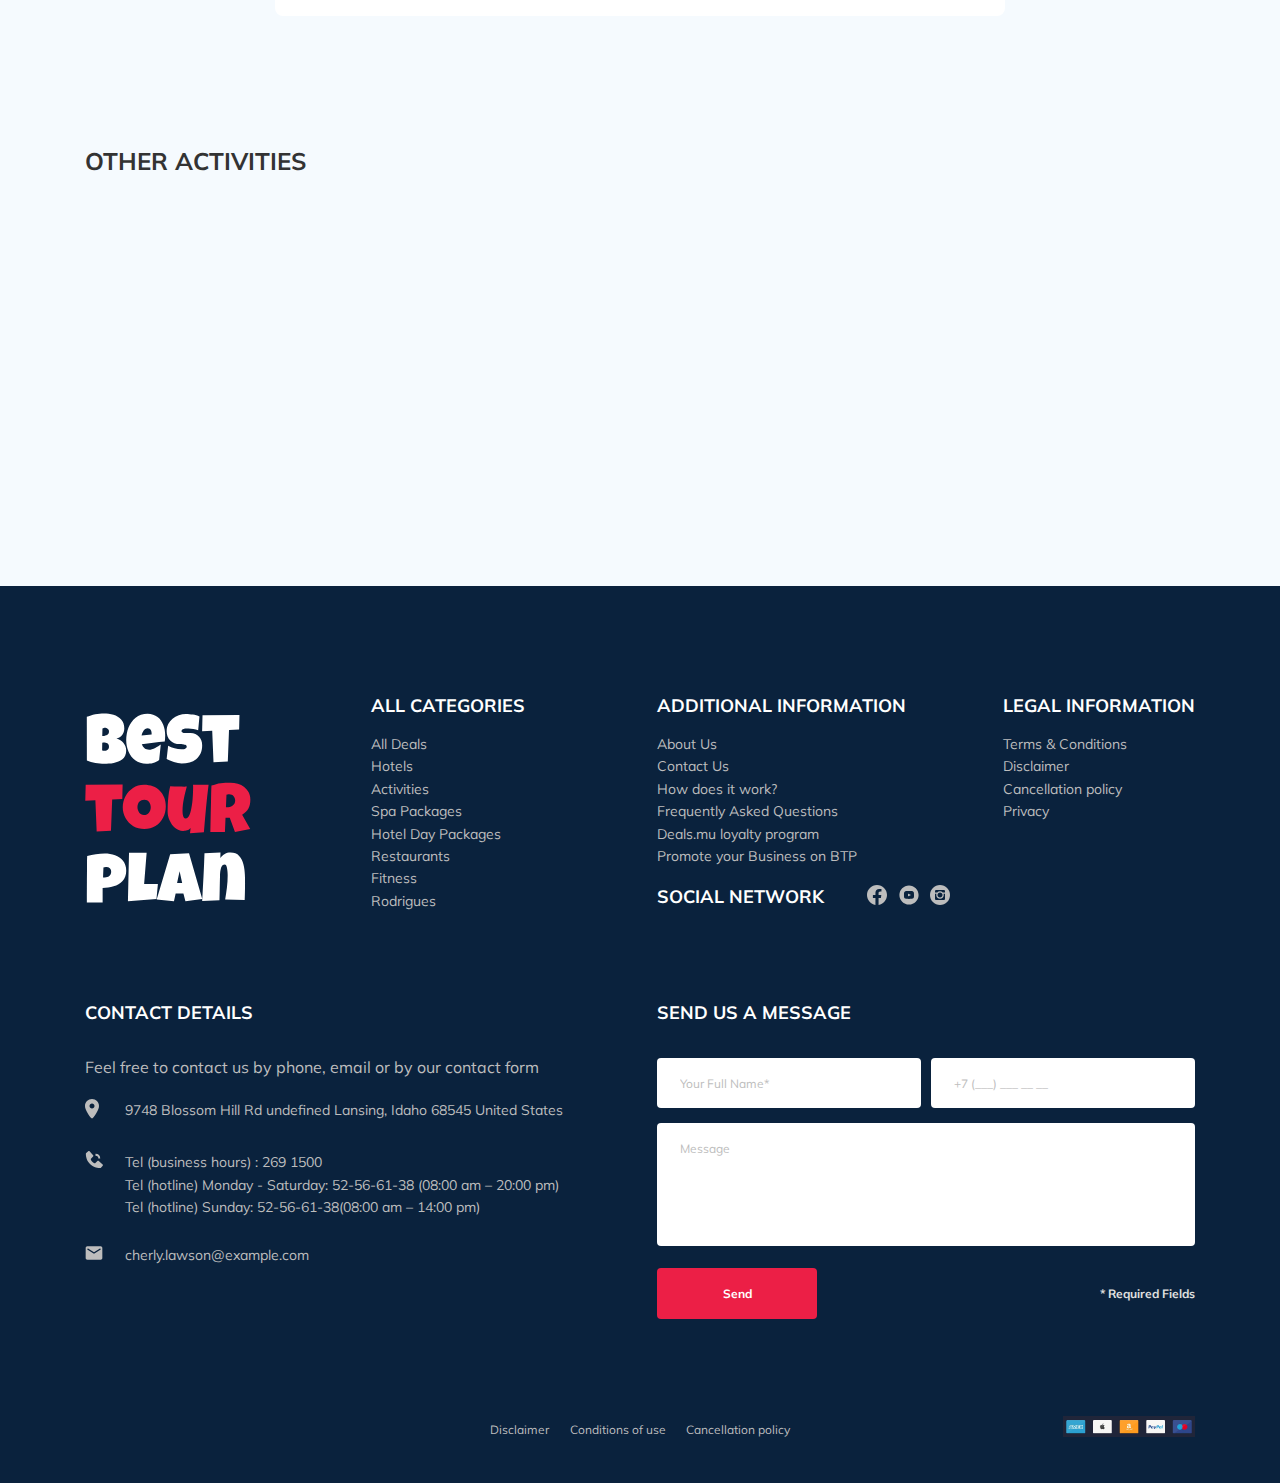
==== commit 9c8f6320: "update: notes" ====
--- a/index.html
+++ b/index.html
@@ -140,16 +140,16 @@
                             <img class="hotel-slider__image" src="img/slide1.jpg" alt="Slide">
                         </div>
                         <div class="swiper-slide hotel-slider__item">
-                            <img class="hotel-slider__image lazyload" data-src="img/slide2.jpg" alt="Slide">
+                            <img class="hotel-slider__image" data-src="img/slide2.jpg" alt="Slide" src="img/slide2.jpg">
                         </div>
                         <div class="swiper-slide hotel-slider__item">
-                            <img class="hotel-slider__image lazyload" data-src="img/slide3.jpg" alt="Slide">
+                            <img class="hotel-slider__image" data-src="img/slide3.jpg" alt="Slide" src="img/slide3.jpg">
                         </div>
                         <div class="swiper-slide hotel-slider__item">
-                            <img class="hotel-slider__image lazyload" data-src="img/slide4.jpg" alt="Slide">
+                            <img class="hotel-slider__image" data-src="img/slide4.jpg" alt="Slide" src="img/slide4.jpg">
                         </div>
                         <div class="swiper-slide hotel-slider__item">
-                            <img class="hotel-slider__image lazyload" data-src="img/slide5.jpg" alt="Slide">
+                            <img class="hotel-slider__image" data-src="img/slide5.jpg" alt="Slide" src="img/slide5.jpg">
                         </div>
                     </div>
                     <button class="hotel-slider__button hotel-slider__button--prev"></button>
@@ -521,11 +521,15 @@
                 </a>
                 <h3 class="modal__title">BOOKING</h3>
                 <form action="send.php" method="POST" class="modal__contacts__form form">
-                    <div class="modal__input--wrapper">
+                    <div class="modal__input-wrapper">
                         <input name="name" type="text" class="input modal__input" placeholder="Your Full Name*">
                     </div>
-                    <input name="phone" type="text" class="input modal__input phone" placeholder="Phone Number*">
-                    <input name="email" type="text" class="input modal__input" placeholder="Email*">
+                    <div class="modal__input-wrapper">
+                        <input name="phone" type="text" class="input modal__input phone" placeholder="Phone Number*">
+                    </div>
+                    <div class="modal__input-wrapper">
+                        <input name="email" type="text" class="input modal__input" placeholder="Email*">
+                    </div>
                     <textarea name="message" class="modal__message" placeholder="Message"></textarea>
                     <div class="modal__contacts-wrapper">
                         <button class="button modal__button" type="submit">Send</button>
@@ -544,7 +548,6 @@
     <script src="js/jquery.validate.min.js"></script>
     <script src="js/jquery.mask.min.js"></script>
     <script src="js/aos.js"></script>
-    <script src="js/lazysizes.min.js" async></script>
     <script src="js/main.js"></script>
 </body>
 
--- a/css/style.css
+++ b/css/style.css
@@ -79,18 +79,6 @@
   color: #EC1F46;
   font-size: 12px;
   margin-top: 5px;
-}
-
-#name-error {
-  position: absolute;
-  bottom: -15px;
-  left: 5px;
-}
-
-#phone-error {
-  position: absolute;
-  bottom: -15px;
-  right: 78px;
 }
 
 .invalid-subscribe {
@@ -767,7 +755,7 @@
 .hotel-link--back {
   position: absolute;
   top: 330px;
-  padding: 18px 65px;
+  padding: 10px 40px;
   background-color: #EC1F46;
   border: none;
   cursor: pointer;
@@ -1567,6 +1555,7 @@
 }
 
 .modal__overlay {
+  display: block;
   position: fixed;
   top: 0;
   left: 0;
@@ -1578,14 +1567,12 @@
   opacity: 0;
   -webkit-transition: opacity 0.5s;
   transition: opacity 0.5s;
+  overflow: auto;
 }
 
 .modal__dialog {
   position: relative;
-  top: 50%;
-  left: 50%;
-  -webkit-transform: translate(-50%, -50%);
-          transform: translate(-50%, -50%);
+  margin: 10px auto;
   width: 478px;
   padding: 33px 88px;
   background-color: #0A223D;
@@ -1655,6 +1642,10 @@
   font-size: 12px;
   line-height: 15px;
   color: #333333;
+}
+
+.modal__input-wrapper {
+  position: relative;
 }
 
 .modal__message {
@@ -1694,6 +1685,24 @@
   font-size: 12px;
   line-height: 15px;
   color: #E0E0E0;
+}
+
+#name-error {
+  position: absolute;
+  bottom: -14px;
+  left: 5px;
+}
+
+#phone-error {
+  position: absolute;
+  bottom: -14px;
+  left: 5px;
+}
+
+#email-error {
+  position: absolute;
+  bottom: -14px;
+  left: 5px;
 }
 
 @media (max-width: 1200px) {
@@ -2036,6 +2045,7 @@
     font-weight: 300;
     font-size: 24px;
     line-height: 30px;
+    margin-bottom: 37px;
   }
   .newsletter-title__strong {
     font-weight: 600;
@@ -2155,6 +2165,7 @@
     width: 100%;
   }
   .newsletter {
+    background-image: url(../img/newsletter-small.jpg);
     padding: 76px 0 83px 0;
   }
   .newsletter__title {
@@ -2312,6 +2323,7 @@
   .modal__dialog {
     padding: 20px;
     max-width: 320px;
+    width: 92%;
   }
   .modal__contacts-wrapper {
     -webkit-box-orient: vertical;
@@ -2330,14 +2342,13 @@
   }
 }
 
-@media (max-width: 568px) and (min-width: 566px) {
+@media (max-width: 667px) {
   .modal__overlay {
     overflow-x: scroll;
   }
   .modal__dialog {
     max-width: 320px;
     padding: 10px 20px;
-    margin-top: 60px;
   }
   .modal__message {
     height: 70px;
@@ -2348,7 +2359,7 @@
   .modal__input {
     min-height: 30px;
     margin: 0;
-    margin-bottom: 10px;
+    margin-bottom: 15px;
   }
   .modal__title {
     margin-bottom: 15px;
@@ -2368,42 +2379,22 @@
     -ms-grid-row: 10;
     grid-row: 10;
     margin-top: -85px;
-  }
-}
-
-@media (min-width: 665px) and (max-width: 667px) {
-  .modal__overlay {
-    overflow-x: scroll;
-  }
-  .modal__dialog {
-    max-width: 320px;
-    padding: 10px 20px;
-    margin-top: 60px;
-  }
-  .modal__message {
-    height: 70px;
-    margin-top: 0;
-    margin-bottom: 10px;
-    padding: 15px;
-  }
-  .modal__input {
-    min-height: 30px;
-    margin: 0;
-    margin-bottom: 10px;
-  }
-  .modal__title {
-    margin-bottom: 10px;
-    font-size: 16px;
-  }
-  .modal__close {
-    width: 12px;
-    top: 10px;
-    right: 10px;
-  }
-  .modal__button {
-    padding: 13px;
-    width: 140px;
-    height: 40px;
+    justify-self: flex-start;
+  }
+  #name-error {
+    position: absolute;
+    bottom: 0px;
+    left: 5px;
+  }
+  #phone-error {
+    position: absolute;
+    bottom: 0px;
+    left: 5px;
+  }
+  #email-error {
+    position: absolute;
+    bottom: 0px;
+    left: 5px;
   }
 }
 
